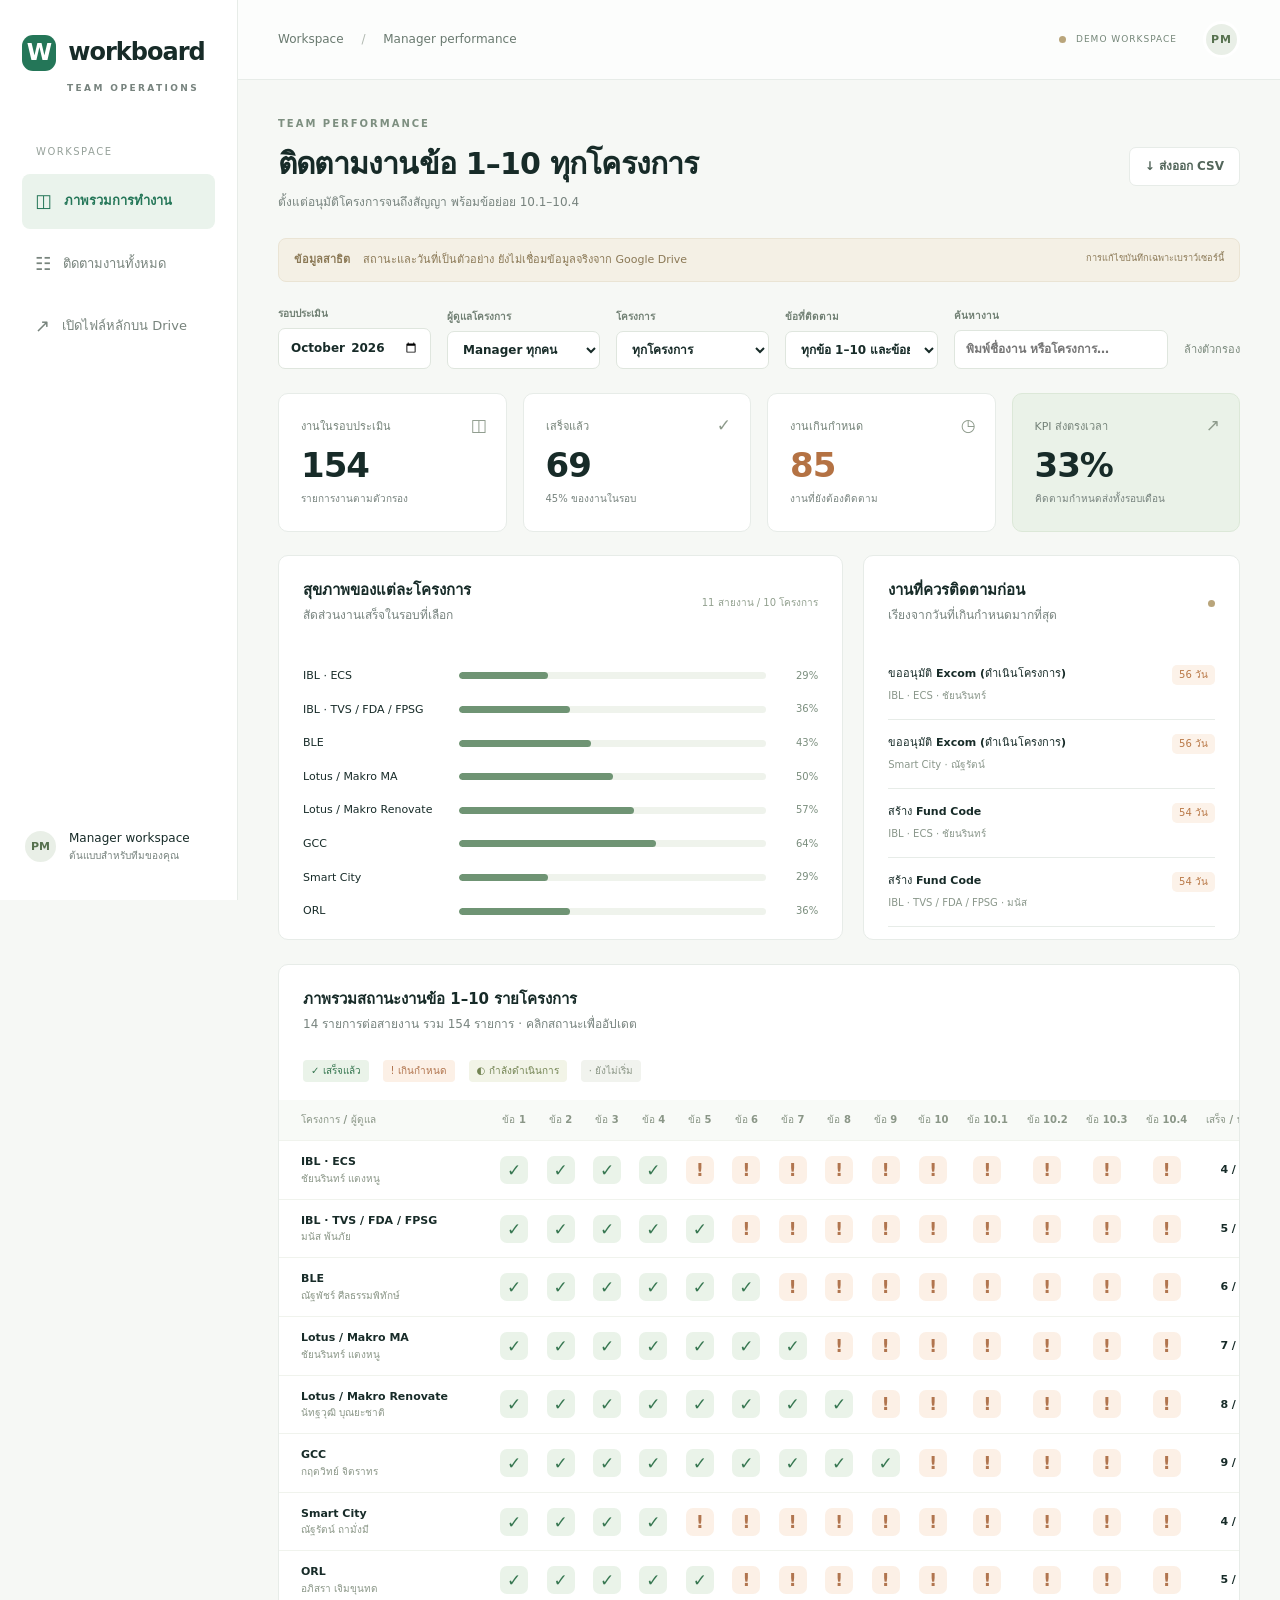
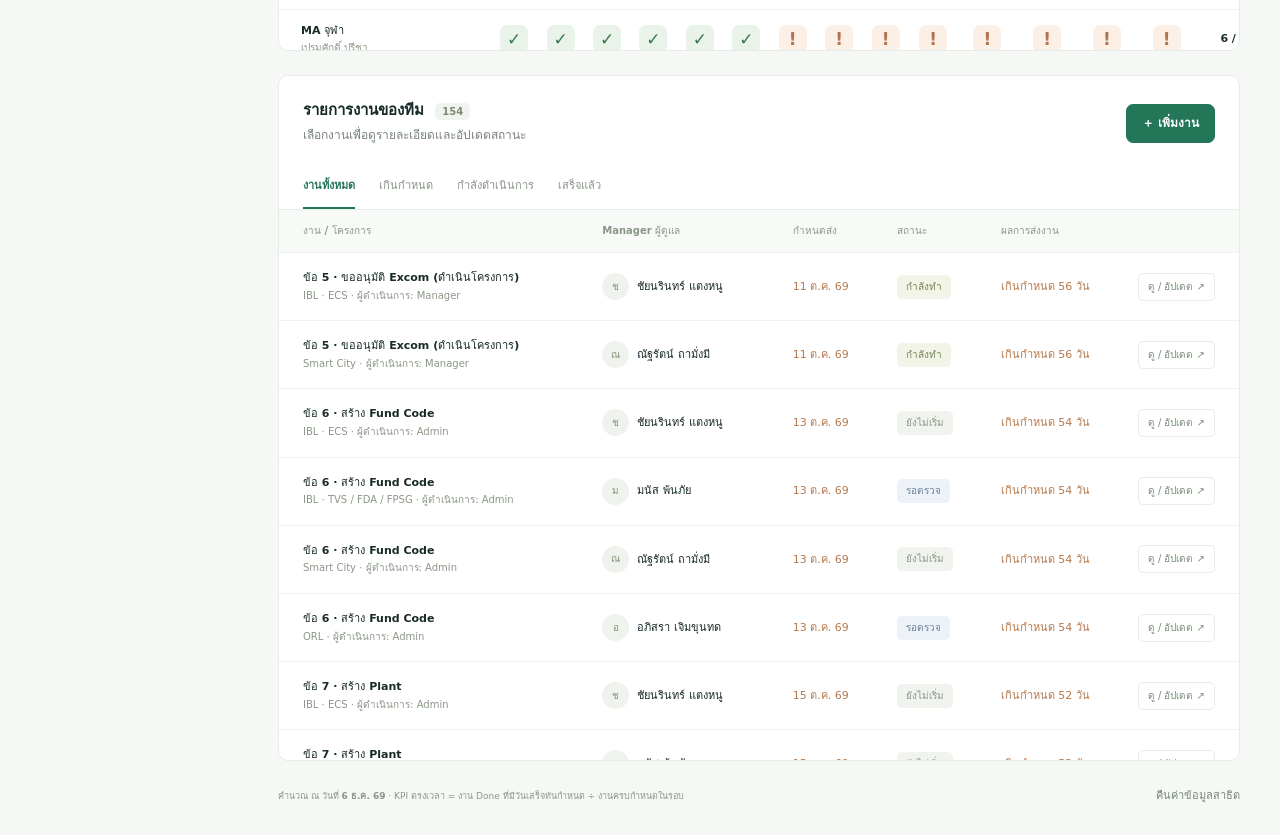
==== manager-dashboard/index.html @ b40427cb "Add Manager Dashboard prototype under manager-dashboard" ====
<!doctype html>
<html lang="th"><head><meta charset="utf-8"><meta name="viewport" content="width=device-width,initial-scale=1"><title>Workboard — Manager Dashboard</title><link rel="stylesheet" href="style.css"></head><body>
<aside class="sidebar"><div class="brand"><b>W</b> workboard<span>TEAM OPERATIONS</span></div><div class="nav-label">WORKSPACE</div><button class="nav active" data-view="overview">◫ <span>ภาพรวมการทำงาน</span></button><button class="nav" data-view="tasks">☷ <span>ติดตามงานทั้งหมด</span></button><a class="nav" href="https://docs.google.com/spreadsheets/d/1CT_RqXDYAP-rk2wC2FC2j8KHEWW21cTX/edit" target="_blank" rel="noopener">↗ <span>เปิดไฟล์หลักบน Drive</span></a><div class="side-bottom"><span class="avatar">PM</span><div>Manager workspace<small>ต้นแบบสำหรับทีมของคุณ</small></div></div></aside>
<div class="workspace"><header><div class="breadcrumb">Workspace <span>/</span> Manager performance</div><div class="header-right"><span class="demo-dot"></span> DEMO WORKSPACE <span class="avatar">PM</span></div></header><main>
<section class="page-heading"><div><div class="eyebrow">TEAM PERFORMANCE</div><h1 id="pageTitle">ติดตามงานข้อ 1–10 ทุกโครงการ</h1><p>ตั้งแต่อนุมัติโครงการจนถึงสัญญา พร้อมข้อย่อย 10.1–10.4</p></div><button id="export" class="button secondary">↓ ส่งออก CSV</button></section>
<div class="notice"><span>ข้อมูลสาธิต</span> สถานะและวันที่เป็นตัวอย่าง ยังไม่เชื่อมข้อมูลจริงจาก Google Drive <small>การแก้ไขบันทึกเฉพาะเบราว์เซอร์นี้</small></div>
<section class="filters"><label>รอบประเมิน<input type="month" id="month" value="2026-10"></label><label>ผู้ดูแลโครงการ<select id="manager"><option value="">Manager ทุกคน</option></select></label><label>โครงการ<select id="project"><option value="">ทุกโครงการ</option></select></label><label>ข้อที่ติดตาม<select id="stepFilter"><option value="">ทุกข้อ 1–10 และข้อย่อย</option></select></label><label class="search">ค้นหางาน<input id="search" placeholder="พิมพ์ชื่องาน หรือโครงการ…"></label><button id="resetFilters" class="text-button">ล้างตัวกรอง</button></section>
<section class="metrics" id="metrics"></section>
<div id="overview"><section class="insights"><article class="panel performance"><div class="panel-title"><div><h2>สุขภาพของแต่ละโครงการ</h2><p>สัดส่วนงานเสร็จในรอบที่เลือก</p></div><span class="subtle">11 สายงาน / 10 โครงการ</span></div><div id="projectBars"></div></article><article class="panel focus"><div class="panel-title"><div><h2>งานที่ควรติดตามก่อน</h2><p>เรียงจากวันที่เกินกำหนดมากที่สุด</p></div><span class="attention-dot"></span></div><div id="attention"></div></article></section></div>
<section class="panel matrix-panel"><div class="panel-title"><div><h2>ภาพรวมสถานะงานข้อ 1–10 รายโครงการ</h2><p>14 รายการต่อสายงาน รวม 154 รายการ · คลิกสถานะเพื่ออัปเดต</p></div></div><div class="matrix-legend"><span class="done">✓ เสร็จแล้ว</span><span class="blocked">! เกินกำหนด</span><span class="working">◐ กำลังดำเนินการ</span><span class="muted">· ยังไม่เริ่ม</span></div><div class="table-scroll"><table class="matrix-table"><thead id="matrixHead"></thead><tbody id="matrixRows"></tbody></table></div></section><section class="panel task-panel"><div class="panel-title"><div><h2>รายการงานของทีม <span id="taskCount" class="count"></span></h2><p>เลือกงานเพื่อดูรายละเอียดและอัปเดตสถานะ</p></div><button class="button primary" id="add">＋ เพิ่มงาน</button></div><div class="status-tabs" id="tabs"><button class="selected" data-status="all">งานทั้งหมด</button><button data-status="late">เกินกำหนด</button><button data-status="working">กำลังดำเนินการ</button><button data-status="done">เสร็จแล้ว</button></div><div class="table-scroll"><table><thead><tr><th>งาน / โครงการ</th><th>Manager ผู้ดูแล</th><th>กำหนดส่ง</th><th>สถานะ</th><th>ผลการส่งงาน</th><th></th></tr></thead><tbody id="rows"></tbody></table></div><div id="empty" hidden>ไม่พบงานที่ตรงกับตัวกรอง</div></section>
<footer><div>คำนวณ ณ วันที่ <b id="asOf"></b> · KPI ตรงเวลา = งาน Done ที่มีวันเสร็จทันกำหนด ÷ งานครบกำหนดในรอบ</div><button id="restore" class="text-button">คืนค่าข้อมูลสาธิต</button></footer>
</main></div>
<dialog id="editor"><form id="editForm"><div class="dialog-heading"><div><div class="eyebrow">TASK DETAILS</div><h2 id="dialogTitle">อัปเดตงาน</h2></div><button type="button" class="close" id="close" aria-label="ปิด">×</button></div><label>ลำดับงาน<select id="taskStep" required></select></label><label>ชื่องาน<input id="taskTitle" required maxlength="180"></label><label>โครงการ<select id="taskProject" required></select></label><div class="form-grid"><label>กำหนดส่ง<input id="due" type="date" required></label><label>วันที่เสร็จ<input id="finished" type="date"></label></div><label>สถานะ<select id="taskStatus"><option>ยังไม่เริ่ม</option><option>กำลังทำ</option><option>รอตรวจ</option><option>ติดขัด</option><option>Done</option></select></label><label>อุปสรรค / ขั้นตอนถัดไป<textarea id="note" rows="3" maxlength="1000"></textarea></label><p class="form-note">บันทึกนี้เป็นข้อมูลทดลองในเบราว์เซอร์ ไม่ได้เขียนกลับ Google Drive</p><div class="dialog-actions"><button type="button" id="cancel" class="button secondary">ยกเลิก</button><button class="button primary" type="submit">บันทึกการอัปเดต</button></div></form></dialog><div id="toast" role="status"></div><script src="app.js"></script></body></html>
---- manager-dashboard/style.css ----
:root{--ink:#172b28;--muted:#77837e;--line:#e7ece8;--green:#247658;--bg:#f6f8f5}*{box-sizing:border-box}body{margin:0;background:var(--bg);color:var(--ink);font:14px/1.6 system-ui,-apple-system,"Tahoma",sans-serif}button,input,select,textarea{font:inherit}button,a,input,select,textarea{outline-offset:4px}button{cursor:pointer}a{color:inherit;text-decoration:none}.sidebar{width:238px;position:fixed;inset:0 auto 0 0;background:#fff;border-right:1px solid var(--line);padding:35px 22px;display:flex;flex-direction:column}.brand{font-size:24px;font-weight:700;letter-spacing:-1px;line-height:1.2}.brand b{display:inline-grid;place-items:center;background:var(--green);color:white;width:34px;height:36px;border-radius:11px;margin-right:5px;font-size:23px}.brand span{display:block;font-size:9px;letter-spacing:2.4px;margin:12px 0 0 45px;color:var(--muted)}.nav-label{font-size:10px;color:#97a29b;letter-spacing:1.5px;margin:50px 14px 14px}.nav{border:0;background:none;display:flex;align-items:center;gap:12px;text-align:left;padding:13px;border-radius:8px;color:#78847d;width:100%;margin-bottom:8px;font-size:18px}.nav span{font-size:13px}.nav.active{background:#eaf3ec;color:#247658;font-weight:650}.side-bottom{margin-top:auto;display:flex;gap:10px;align-items:center;font-size:12px}.side-bottom small{display:block;color:var(--muted);font-size:10px}.avatar{display:inline-grid;place-items:center;flex-shrink:0;background:#e9efe7;border:3px solid white;width:37px;height:37px;border-radius:50%;font-size:11px;font-weight:700;color:#56714e}.workspace{margin-left:238px}header{height:80px;padding:0 40px;display:flex;align-items:center;justify-content:space-between;border-bottom:1px solid var(--line);background:#ffffffb5}.breadcrumb{font-size:12px;color:#69796f}.breadcrumb span{margin:0 14px;color:#b1b9b1}.header-right{display:flex;gap:10px;align-items:center;font-size:9px;letter-spacing:1px;color:#748678}.demo-dot,.attention-dot{width:7px;height:7px;border-radius:50%;background:#b9a57b;display:inline-block}.header-right .avatar{margin-left:16px}main{max-width:1600px;margin:auto;padding:36px 40px 20px}.page-heading{display:flex;align-items:center;justify-content:space-between;gap:15px}.eyebrow{font-size:10px;letter-spacing:2px;color:#7d8f80;font-weight:650}h1{font-size:30px;letter-spacing:-.8px;margin:8px 0 5px;font-weight:650}h2{font-size:15px;margin:0;font-weight:650}p{margin:4px 0;color:var(--muted);font-size:12px}.button{border-radius:7px;padding:9px 15px;border:1px solid var(--line);font-size:12px;font-weight:600;white-space:nowrap}.secondary{background:white;color:#53665b}.primary{background:var(--green);color:white;border-color:var(--green)}.notice{font-size:11px;padding:12px 15px;background:#f4f0e5;border:1px solid #eae4d4;border-radius:8px;margin-top:22px;color:#8b7956}.notice span{font-weight:700;margin-right:10px}.notice small{float:right}.filters{display:flex;gap:16px;margin:24px 0;align-items:end}.filters label{flex:1;min-width:0}label{display:block;font-size:10px;color:#718074;font-weight:600}input,select,textarea{display:block;background:white;border:1px solid #dfe6de;border-radius:7px;width:100%;padding:9px 11px;margin-top:6px;color:var(--ink);font-size:12px;min-height:38px}select{cursor:pointer}.filters .search{flex:1.4}.text-button{background:none;border:0;color:#78877a;font-size:11px;padding:10px 0;white-space:nowrap}.metrics{display:grid;grid-template-columns:repeat(4,1fr);gap:16px;margin-bottom:23px}.metric{border:1px solid var(--line);background:white;border-radius:10px;padding:20px 22px;position:relative}.metric small{color:#758379;font-size:11px}.metric strong{display:block;font-size:34px;letter-spacing:-1px;font-weight:600;margin:8px 0 2px;line-height:1.25}.metric p{font-size:10px}.metric-icon{position:absolute;right:19px;top:18px;color:#8d9a8b;font-size:17px}.metric.featured{background:#eaf2e8;border-color:#dce8d8}.metric.warning strong{color:#b47243}.insights{display:grid;grid-template-columns:1.5fr 1fr;gap:20px;margin-bottom:24px}.panel{background:white;border:1px solid var(--line);border-radius:10px;overflow:hidden}.panel-title{padding:22px 24px;display:flex;align-items:center;justify-content:space-between;gap:10px}.subtle{font-size:10px;color:#92a08f}.performance #projectBars{padding:0 24px 20px;max-height:288px;overflow:auto}.bar-row{display:grid;grid-template-columns:142px 1fr 38px;gap:14px;align-items:center;margin:16px 0;font-size:11px}.bar-track{height:7px;background:#eff3ec;border-radius:5px;overflow:hidden}.bar-fill{height:100%;background:#6f9474;border-radius:5px}.bar-row>small{font-size:10px;color:#7b8e7e;text-align:right}.focus #attention{padding:0 24px 12px;max-height:288px;overflow:auto}.attention-item{display:flex;justify-content:space-between;gap:10px;padding:14px 0;border-bottom:1px solid var(--line)}.attention-item:last-child{border-bottom:0}.attention-item b{display:block;font-size:11px;font-weight:550}.attention-item small{font-size:10px;color:#8a978b}.attention-item>span{font-size:10px;white-space:nowrap;color:#b97948;background:#fcf2e9;border-radius:5px;height:max-content;padding:2px 7px}.task-panel .panel-title{padding-bottom:16px}.count{margin-left:6px;font-size:10px;background:#f1f4ee;color:#7c8a77;padding:3px 7px;border-radius:5px}.status-tabs{display:flex;gap:24px;padding:0 24px;border-bottom:1px solid var(--line)}.status-tabs button{border:0;background:none;font-size:11px;padding:12px 0;color:#899487;border-bottom:2px solid transparent}.status-tabs .selected{color:var(--green);border-bottom-color:var(--green);font-weight:650}.table-scroll{overflow:auto;max-height:550px}table{width:100%;border-collapse:collapse;white-space:nowrap}thead{position:sticky;top:0;background:#f8faf7;z-index:1}th{text-align:left;font-size:10px;color:#8a9687;font-weight:550;padding:13px 24px}td{border-top:1px solid #f0f3ed;padding:16px 24px;font-size:11px}td:first-child{white-space:normal;min-width:230px}td b{font-weight:550;display:block}td small{font-size:10px;color:#8b9788}.person{display:flex;align-items:center;gap:8px}.person i{display:grid;place-items:center;width:27px;height:27px;background:#f0f3ed;border-radius:50%;font-size:10px;font-style:normal;color:#819374}.badge{font-size:10px;padding:4px 9px;border-radius:5px;display:inline-block}.done{color:#377751;background:#eaf3e9}.working{color:#738453;background:#f2f4e7}.waiting{color:#6b8098;background:#edf2f8}.blocked{color:#b1754f;background:#fcf0e6}.muted{color:#8c9787;background:#f1f3ee}.late-text{color:#b67a4e}.edit-btn{border:1px solid #e6ece3;background:white;border-radius:5px;color:#7a8d79;font-size:10px;padding:5px 9px}#empty{text-align:center;padding:50px;color:#879582}footer{display:flex;justify-content:space-between;gap:15px;color:#8a9685;font-size:9px;margin-top:16px;align-items:center}dialog{border:1px solid var(--line);border-radius:14px;padding:26px;width:min(500px,94vw);box-shadow:0 20px 100px #16332130;color:var(--ink)}dialog::backdrop{background:#142c2555;backdrop-filter:blur(3px)}.dialog-heading{display:flex;justify-content:space-between;align-items:center;margin-bottom:20px}.dialog-heading h2{font-size:21px;margin-top:4px}.close{border:0;background:none;font-size:27px;color:#78877a}form>label{margin-top:15px}.form-grid{display:grid;grid-template-columns:1fr 1fr;gap:15px;margin-top:15px}.form-note{margin:18px 0;font-size:10px}.dialog-actions{display:flex;justify-content:flex-end;gap:10px}#toast{position:fixed;bottom:24px;left:50%;transform:translateX(-50%);border-radius:8px;background:#1b4535;color:white;font-size:12px;padding:12px 22px;display:none;z-index:100}#toast.show{display:block}@media(min-width:1500px){h1{font-size:35px}.metrics{gap:22px}.metric{padding:24px}.insights{grid-template-columns:1.6fr 1fr}}@media(max-width:1100px){.sidebar{width:190px;padding:30px 15px}.workspace{margin-left:190px}main{padding:28px 24px}header{padding:0 24px}.notice small{display:block;float:none;margin-top:4px}.insights{grid-template-columns:1fr 1fr}.bar-row{grid-template-columns:95px 1fr 30px}.filters{flex-wrap:wrap}.filters label{min-width:160px}.metric{padding:16px}.metric strong{font-size:29px}}@media(max-width:760px){.sidebar{position:static;width:auto;padding:14px 20px;flex-direction:row;align-items:center;gap:10px;border-bottom:1px solid var(--line)}.brand{font-size:19px;margin-right:auto}.brand span,.nav-label,.side-bottom,.sidebar .nav span{display:none}.sidebar .nav{width:auto;margin:0;padding:7px}.workspace{margin:0}header{height:55px;padding:0 20px}.header-right .avatar{display:none}.header-right{font-size:8px}.breadcrumb{font-size:10px}main{padding:24px 18px}.page-heading{align-items:start}h1{font-size:24px}.page-heading .button{padding:8px;font-size:10px}.metrics{grid-template-columns:1fr 1fr;gap:10px}.insights{grid-template-columns:1fr}.filters{gap:10px}.filters label{min-width:130px}.filters .search{min-width:210px}.panel-title{padding:18px}.bar-row{grid-template-columns:135px 1fr 30px}.status-tabs{gap:18px;padding:0 18px}.status-tabs button{font-size:10px}.panel-title p{font-size:10px}.panel-title h2{font-size:13px}footer{align-items:start;flex-direction:column}.header-right{gap:5px}}

.filters{flex-wrap:wrap}.filters label{min-width:145px}.matrix-panel{margin-bottom:24px}.matrix-legend{padding:0 24px 18px;display:flex;gap:14px;flex-wrap:wrap;font-size:10px}.matrix-legend span{padding:3px 8px;border-radius:4px}.matrix-table th,.matrix-table td{padding:12px 9px;text-align:center}.matrix-table th:first-child,.matrix-table td:first-child{position:sticky;left:0;text-align:left;min-width:210px;background:white;z-index:2;padding-left:22px}.matrix-table th:first-child{background:#f8faf7;z-index:3}.matrix-status{width:28px;height:28px;border:0;border-radius:7px;font-size:17px;font-weight:600}.matrix-status:hover{box-shadow:0 0 0 2px #85a18a}.matrix-table td:first-child small{display:block}.matrix-table{min-width:1000px}
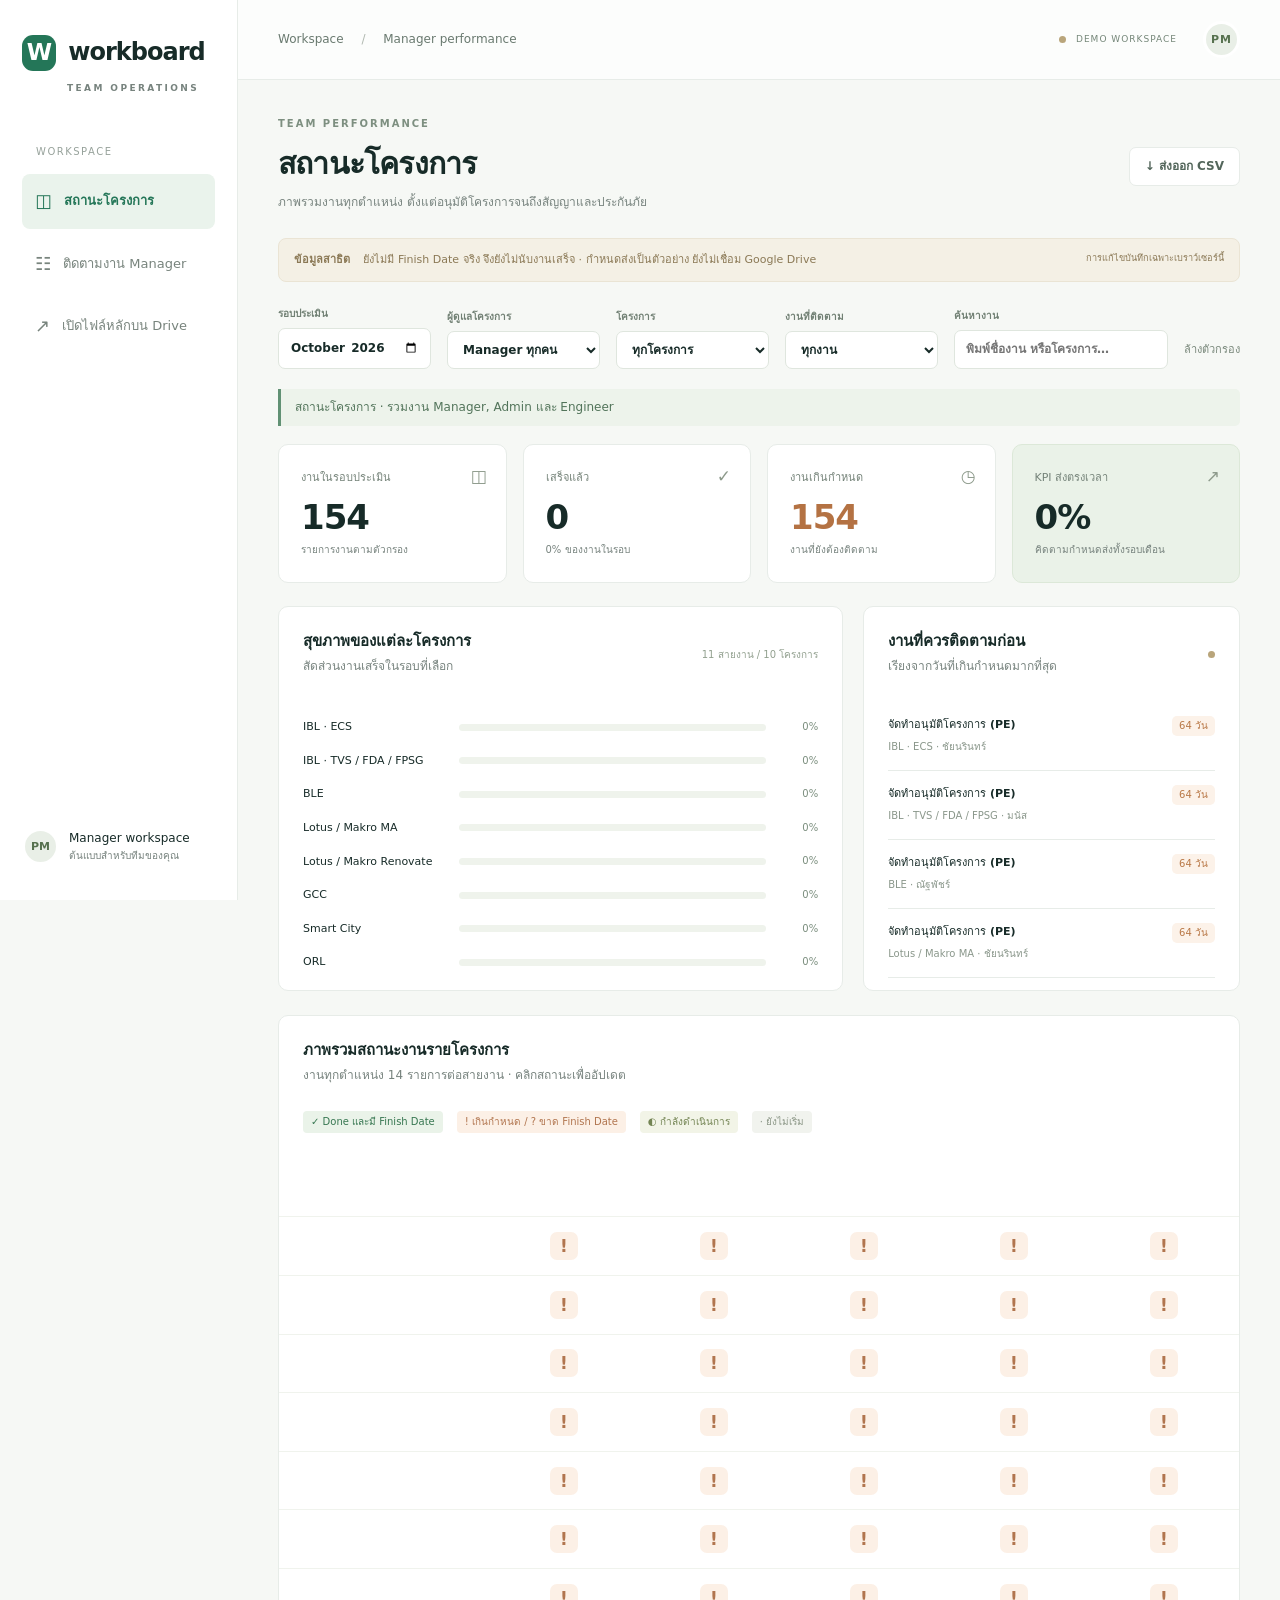
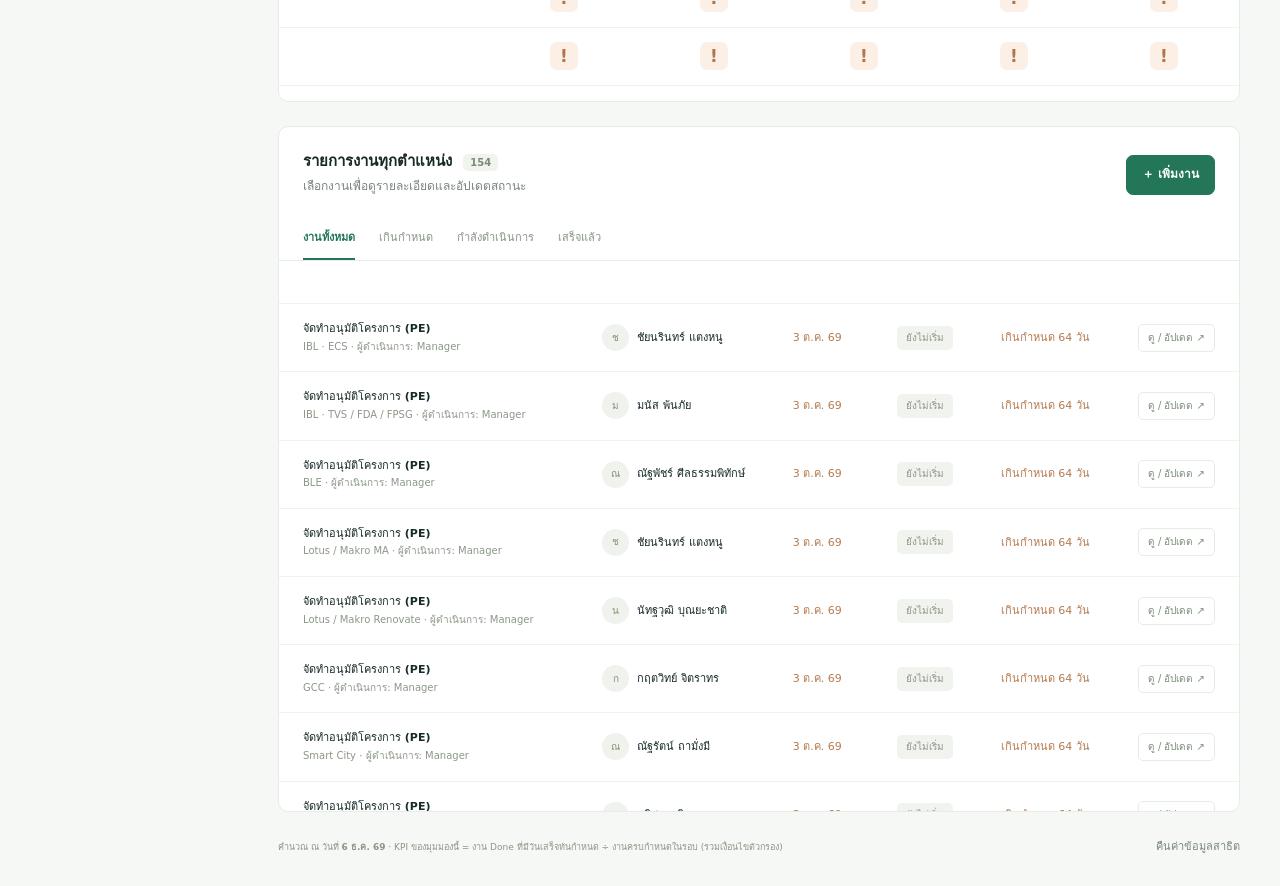
==== commit d6aaef50: "Publish latest dashboard at homepage with separate Manager view and Finish Date checks" ====
--- a/manager-dashboard/index.html
+++ b/manager-dashboard/index.html
@@ -1,13 +1,13 @@
 <!doctype html>
 <html lang="th"><head><meta charset="utf-8"><meta name="viewport" content="width=device-width,initial-scale=1"><title>Workboard — Manager Dashboard</title><link rel="stylesheet" href="style.css"></head><body>
-<aside class="sidebar"><div class="brand"><b>W</b> workboard<span>TEAM OPERATIONS</span></div><div class="nav-label">WORKSPACE</div><button class="nav active" data-view="overview">◫ <span>ภาพรวมการทำงาน</span></button><button class="nav" data-view="tasks">☷ <span>ติดตามงานทั้งหมด</span></button><a class="nav" href="https://docs.google.com/spreadsheets/d/1CT_RqXDYAP-rk2wC2FC2j8KHEWW21cTX/edit" target="_blank" rel="noopener">↗ <span>เปิดไฟล์หลักบน Drive</span></a><div class="side-bottom"><span class="avatar">PM</span><div>Manager workspace<small>ต้นแบบสำหรับทีมของคุณ</small></div></div></aside>
+<aside class="sidebar"><div class="brand"><b>W</b> workboard<span>TEAM OPERATIONS</span></div><div class="nav-label">WORKSPACE</div><button class="nav active" data-view="projects">◫ <span>สถานะโครงการ</span></button><button class="nav" data-view="manager">☷ <span>ติดตามงาน Manager</span></button><a class="nav" href="https://docs.google.com/spreadsheets/d/1CT_RqXDYAP-rk2wC2FC2j8KHEWW21cTX/edit" target="_blank" rel="noopener">↗ <span>เปิดไฟล์หลักบน Drive</span></a><div class="side-bottom"><span class="avatar">PM</span><div>Manager workspace<small>ต้นแบบสำหรับทีมของคุณ</small></div></div></aside>
 <div class="workspace"><header><div class="breadcrumb">Workspace <span>/</span> Manager performance</div><div class="header-right"><span class="demo-dot"></span> DEMO WORKSPACE <span class="avatar">PM</span></div></header><main>
-<section class="page-heading"><div><div class="eyebrow">TEAM PERFORMANCE</div><h1 id="pageTitle">ติดตามงานข้อ 1–10 ทุกโครงการ</h1><p>ตั้งแต่อนุมัติโครงการจนถึงสัญญา พร้อมข้อย่อย 10.1–10.4</p></div><button id="export" class="button secondary">↓ ส่งออก CSV</button></section>
-<div class="notice"><span>ข้อมูลสาธิต</span> สถานะและวันที่เป็นตัวอย่าง ยังไม่เชื่อมข้อมูลจริงจาก Google Drive <small>การแก้ไขบันทึกเฉพาะเบราว์เซอร์นี้</small></div>
-<section class="filters"><label>รอบประเมิน<input type="month" id="month" value="2026-10"></label><label>ผู้ดูแลโครงการ<select id="manager"><option value="">Manager ทุกคน</option></select></label><label>โครงการ<select id="project"><option value="">ทุกโครงการ</option></select></label><label>ข้อที่ติดตาม<select id="stepFilter"><option value="">ทุกข้อ 1–10 และข้อย่อย</option></select></label><label class="search">ค้นหางาน<input id="search" placeholder="พิมพ์ชื่องาน หรือโครงการ…"></label><button id="resetFilters" class="text-button">ล้างตัวกรอง</button></section>
-<section class="metrics" id="metrics"></section>
+<section class="page-heading"><div><div class="eyebrow">TEAM PERFORMANCE</div><h1 id="pageTitle">สถานะโครงการ</h1><p id="viewDescription">ภาพรวมงานทุกตำแหน่ง ตั้งแต่อนุมัติโครงการจนถึงสัญญาและประกันภัย</p></div><button id="export" class="button secondary">↓ ส่งออก CSV</button></section>
+<div class="notice"><span>ข้อมูลสาธิต</span> ยังไม่มี Finish Date จริง จึงยังไม่นับงานเสร็จ · กำหนดส่งเป็นตัวอย่าง ยังไม่เชื่อม Google Drive <small>การแก้ไขบันทึกเฉพาะเบราว์เซอร์นี้</small></div>
+<section class="filters"><label>รอบประเมิน<input type="month" id="month" value="2026-10"></label><label>ผู้ดูแลโครงการ<select id="manager"><option value="">Manager ทุกคน</option></select></label><label>โครงการ<select id="project"><option value="">ทุกโครงการ</option></select></label><label>งานที่ติดตาม<select id="stepFilter"><option value="">ทุกงาน</option></select></label><label class="search">ค้นหางาน<input id="search" placeholder="พิมพ์ชื่องาน หรือโครงการ…"></label><button id="resetFilters" class="text-button">ล้างตัวกรอง</button></section>
+<div class="view-context" id="viewContext">สถานะโครงการ · รวมงาน Manager, Admin และ Engineer</div><section class="metrics" id="metrics"></section>
 <div id="overview"><section class="insights"><article class="panel performance"><div class="panel-title"><div><h2>สุขภาพของแต่ละโครงการ</h2><p>สัดส่วนงานเสร็จในรอบที่เลือก</p></div><span class="subtle">11 สายงาน / 10 โครงการ</span></div><div id="projectBars"></div></article><article class="panel focus"><div class="panel-title"><div><h2>งานที่ควรติดตามก่อน</h2><p>เรียงจากวันที่เกินกำหนดมากที่สุด</p></div><span class="attention-dot"></span></div><div id="attention"></div></article></section></div>
-<section class="panel matrix-panel"><div class="panel-title"><div><h2>ภาพรวมสถานะงานข้อ 1–10 รายโครงการ</h2><p>14 รายการต่อสายงาน รวม 154 รายการ · คลิกสถานะเพื่ออัปเดต</p></div></div><div class="matrix-legend"><span class="done">✓ เสร็จแล้ว</span><span class="blocked">! เกินกำหนด</span><span class="working">◐ กำลังดำเนินการ</span><span class="muted">· ยังไม่เริ่ม</span></div><div class="table-scroll"><table class="matrix-table"><thead id="matrixHead"></thead><tbody id="matrixRows"></tbody></table></div></section><section class="panel task-panel"><div class="panel-title"><div><h2>รายการงานของทีม <span id="taskCount" class="count"></span></h2><p>เลือกงานเพื่อดูรายละเอียดและอัปเดตสถานะ</p></div><button class="button primary" id="add">＋ เพิ่มงาน</button></div><div class="status-tabs" id="tabs"><button class="selected" data-status="all">งานทั้งหมด</button><button data-status="late">เกินกำหนด</button><button data-status="working">กำลังดำเนินการ</button><button data-status="done">เสร็จแล้ว</button></div><div class="table-scroll"><table><thead><tr><th>งาน / โครงการ</th><th>Manager ผู้ดูแล</th><th>กำหนดส่ง</th><th>สถานะ</th><th>ผลการส่งงาน</th><th></th></tr></thead><tbody id="rows"></tbody></table></div><div id="empty" hidden>ไม่พบงานที่ตรงกับตัวกรอง</div></section>
-<footer><div>คำนวณ ณ วันที่ <b id="asOf"></b> · KPI ตรงเวลา = งาน Done ที่มีวันเสร็จทันกำหนด ÷ งานครบกำหนดในรอบ</div><button id="restore" class="text-button">คืนค่าข้อมูลสาธิต</button></footer>
+<section class="panel matrix-panel"><div class="panel-title"><div><h2 id="matrixTitle">ภาพรวมสถานะงานรายโครงการ</h2><p id="matrixDescription">14 รายการต่อสายงาน รวม 154 รายการ · คลิกสถานะเพื่ออัปเดต</p></div></div><div class="matrix-legend"><span class="done">✓ Done และมี Finish Date</span><span class="blocked">! เกินกำหนด / ? ขาด Finish Date</span><span class="working">◐ กำลังดำเนินการ</span><span class="muted">· ยังไม่เริ่ม</span></div><div class="table-scroll"><table class="matrix-table"><thead id="matrixHead"></thead><tbody id="matrixRows"></tbody></table></div></section><section class="panel task-panel"><div class="panel-title"><div><h2><span id="taskListTitle">รายการงานทุกตำแหน่ง</span> <span id="taskCount" class="count"></span></h2><p>เลือกงานเพื่อดูรายละเอียดและอัปเดตสถานะ</p></div><button class="button primary" id="add">＋ เพิ่มงาน</button></div><div class="status-tabs" id="tabs"><button class="selected" data-status="all">งานทั้งหมด</button><button data-status="late">เกินกำหนด</button><button data-status="working">กำลังดำเนินการ</button><button data-status="done">เสร็จแล้ว</button></div><div class="table-scroll"><table><thead><tr><th>งาน / โครงการ</th><th>Manager ผู้ดูแล</th><th>กำหนดส่ง</th><th>สถานะ</th><th>ผลการส่งงาน</th><th></th></tr></thead><tbody id="rows"></tbody></table></div><div id="empty" hidden>ไม่พบงานที่ตรงกับตัวกรอง</div></section>
+<footer><div>คำนวณ ณ วันที่ <b id="asOf"></b> · KPI ของมุมมองนี้ = งาน Done ที่มีวันเสร็จทันกำหนด ÷ งานครบกำหนดในรอบ (รวมเงื่อนไขตัวกรอง)</div><button id="restore" class="text-button">คืนค่าข้อมูลสาธิต</button></footer>
 </main></div>
-<dialog id="editor"><form id="editForm"><div class="dialog-heading"><div><div class="eyebrow">TASK DETAILS</div><h2 id="dialogTitle">อัปเดตงาน</h2></div><button type="button" class="close" id="close" aria-label="ปิด">×</button></div><label>ลำดับงาน<select id="taskStep" required></select></label><label>ชื่องาน<input id="taskTitle" required maxlength="180"></label><label>โครงการ<select id="taskProject" required></select></label><div class="form-grid"><label>กำหนดส่ง<input id="due" type="date" required></label><label>วันที่เสร็จ<input id="finished" type="date"></label></div><label>สถานะ<select id="taskStatus"><option>ยังไม่เริ่ม</option><option>กำลังทำ</option><option>รอตรวจ</option><option>ติดขัด</option><option>Done</option></select></label><label>อุปสรรค / ขั้นตอนถัดไป<textarea id="note" rows="3" maxlength="1000"></textarea></label><p class="form-note">บันทึกนี้เป็นข้อมูลทดลองในเบราว์เซอร์ ไม่ได้เขียนกลับ Google Drive</p><div class="dialog-actions"><button type="button" id="cancel" class="button secondary">ยกเลิก</button><button class="button primary" type="submit">บันทึกการอัปเดต</button></div></form></dialog><div id="toast" role="status"></div><script src="app.js"></script></body></html>
+<dialog id="editor"><form id="editForm"><div class="dialog-heading"><div><div class="eyebrow">TASK DETAILS</div><h2 id="dialogTitle">อัปเดตงาน</h2></div><button type="button" class="close" id="close" aria-label="ปิด">×</button></div><label>รายการงาน<select id="taskStep" required></select></label><label>ชื่องาน<input id="taskTitle" required maxlength="180"></label><label>โครงการ<select id="taskProject" required></select></label><div class="form-grid"><label>กำหนดส่ง<input id="due" type="date" required></label><label>วันที่เสร็จ<input id="finished" type="date"></label></div><label>สถานะ<select id="taskStatus"><option>ยังไม่เริ่ม</option><option>กำลังทำ</option><option>รอตรวจ</option><option>ติดขัด</option><option>Done</option></select></label><label>อุปสรรค / ขั้นตอนถัดไป<textarea id="note" rows="3" maxlength="1000"></textarea></label><p class="form-note">บันทึกนี้เป็นข้อมูลทดลองในเบราว์เซอร์ ไม่ได้เขียนกลับ Google Drive</p><div class="dialog-actions"><button type="button" id="cancel" class="button secondary">ยกเลิก</button><button class="button primary" type="submit">บันทึกการอัปเดต</button></div></form></dialog><div id="toast" role="status"></div><script src="app.js"></script></body></html>
--- a/manager-dashboard/style.css
+++ b/manager-dashboard/style.css
@@ -1,3 +1,7 @@
 :root{--ink:#172b28;--muted:#77837e;--line:#e7ece8;--green:#247658;--bg:#f6f8f5}*{box-sizing:border-box}body{margin:0;background:var(--bg);color:var(--ink);font:14px/1.6 system-ui,-apple-system,"Tahoma",sans-serif}button,input,select,textarea{font:inherit}button,a,input,select,textarea{outline-offset:4px}button{cursor:pointer}a{color:inherit;text-decoration:none}.sidebar{width:238px;position:fixed;inset:0 auto 0 0;background:#fff;border-right:1px solid var(--line);padding:35px 22px;display:flex;flex-direction:column}.brand{font-size:24px;font-weight:700;letter-spacing:-1px;line-height:1.2}.brand b{display:inline-grid;place-items:center;background:var(--green);color:white;width:34px;height:36px;border-radius:11px;margin-right:5px;font-size:23px}.brand span{display:block;font-size:9px;letter-spacing:2.4px;margin:12px 0 0 45px;color:var(--muted)}.nav-label{font-size:10px;color:#97a29b;letter-spacing:1.5px;margin:50px 14px 14px}.nav{border:0;background:none;display:flex;align-items:center;gap:12px;text-align:left;padding:13px;border-radius:8px;color:#78847d;width:100%;margin-bottom:8px;font-size:18px}.nav span{font-size:13px}.nav.active{background:#eaf3ec;color:#247658;font-weight:650}.side-bottom{margin-top:auto;display:flex;gap:10px;align-items:center;font-size:12px}.side-bottom small{display:block;color:var(--muted);font-size:10px}.avatar{display:inline-grid;place-items:center;flex-shrink:0;background:#e9efe7;border:3px solid white;width:37px;height:37px;border-radius:50%;font-size:11px;font-weight:700;color:#56714e}.workspace{margin-left:238px}header{height:80px;padding:0 40px;display:flex;align-items:center;justify-content:space-between;border-bottom:1px solid var(--line);background:#ffffffb5}.breadcrumb{font-size:12px;color:#69796f}.breadcrumb span{margin:0 14px;color:#b1b9b1}.header-right{display:flex;gap:10px;align-items:center;font-size:9px;letter-spacing:1px;color:#748678}.demo-dot,.attention-dot{width:7px;height:7px;border-radius:50%;background:#b9a57b;display:inline-block}.header-right .avatar{margin-left:16px}main{max-width:1600px;margin:auto;padding:36px 40px 20px}.page-heading{display:flex;align-items:center;justify-content:space-between;gap:15px}.eyebrow{font-size:10px;letter-spacing:2px;color:#7d8f80;font-weight:650}h1{font-size:30px;letter-spacing:-.8px;margin:8px 0 5px;font-weight:650}h2{font-size:15px;margin:0;font-weight:650}p{margin:4px 0;color:var(--muted);font-size:12px}.button{border-radius:7px;padding:9px 15px;border:1px solid var(--line);font-size:12px;font-weight:600;white-space:nowrap}.secondary{background:white;color:#53665b}.primary{background:var(--green);color:white;border-color:var(--green)}.notice{font-size:11px;padding:12px 15px;background:#f4f0e5;border:1px solid #eae4d4;border-radius:8px;margin-top:22px;color:#8b7956}.notice span{font-weight:700;margin-right:10px}.notice small{float:right}.filters{display:flex;gap:16px;margin:24px 0;align-items:end}.filters label{flex:1;min-width:0}label{display:block;font-size:10px;color:#718074;font-weight:600}input,select,textarea{display:block;background:white;border:1px solid #dfe6de;border-radius:7px;width:100%;padding:9px 11px;margin-top:6px;color:var(--ink);font-size:12px;min-height:38px}select{cursor:pointer}.filters .search{flex:1.4}.text-button{background:none;border:0;color:#78877a;font-size:11px;padding:10px 0;white-space:nowrap}.metrics{display:grid;grid-template-columns:repeat(4,1fr);gap:16px;margin-bottom:23px}.metric{border:1px solid var(--line);background:white;border-radius:10px;padding:20px 22px;position:relative}.metric small{color:#758379;font-size:11px}.metric strong{display:block;font-size:34px;letter-spacing:-1px;font-weight:600;margin:8px 0 2px;line-height:1.25}.metric p{font-size:10px}.metric-icon{position:absolute;right:19px;top:18px;color:#8d9a8b;font-size:17px}.metric.featured{background:#eaf2e8;border-color:#dce8d8}.metric.warning strong{color:#b47243}.insights{display:grid;grid-template-columns:1.5fr 1fr;gap:20px;margin-bottom:24px}.panel{background:white;border:1px solid var(--line);border-radius:10px;overflow:hidden}.panel-title{padding:22px 24px;display:flex;align-items:center;justify-content:space-between;gap:10px}.subtle{font-size:10px;color:#92a08f}.performance #projectBars{padding:0 24px 20px;max-height:288px;overflow:auto}.bar-row{display:grid;grid-template-columns:142px 1fr 38px;gap:14px;align-items:center;margin:16px 0;font-size:11px}.bar-track{height:7px;background:#eff3ec;border-radius:5px;overflow:hidden}.bar-fill{height:100%;background:#6f9474;border-radius:5px}.bar-row>small{font-size:10px;color:#7b8e7e;text-align:right}.focus #attention{padding:0 24px 12px;max-height:288px;overflow:auto}.attention-item{display:flex;justify-content:space-between;gap:10px;padding:14px 0;border-bottom:1px solid var(--line)}.attention-item:last-child{border-bottom:0}.attention-item b{display:block;font-size:11px;font-weight:550}.attention-item small{font-size:10px;color:#8a978b}.attention-item>span{font-size:10px;white-space:nowrap;color:#b97948;background:#fcf2e9;border-radius:5px;height:max-content;padding:2px 7px}.task-panel .panel-title{padding-bottom:16px}.count{margin-left:6px;font-size:10px;background:#f1f4ee;color:#7c8a77;padding:3px 7px;border-radius:5px}.status-tabs{display:flex;gap:24px;padding:0 24px;border-bottom:1px solid var(--line)}.status-tabs button{border:0;background:none;font-size:11px;padding:12px 0;color:#899487;border-bottom:2px solid transparent}.status-tabs .selected{color:var(--green);border-bottom-color:var(--green);font-weight:650}.table-scroll{overflow:auto;max-height:550px}table{width:100%;border-collapse:collapse;white-space:nowrap}thead{position:sticky;top:0;background:#f8faf7;z-index:1}th{text-align:left;font-size:10px;color:#8a9687;font-weight:550;padding:13px 24px}td{border-top:1px solid #f0f3ed;padding:16px 24px;font-size:11px}td:first-child{white-space:normal;min-width:230px}td b{font-weight:550;display:block}td small{font-size:10px;color:#8b9788}.person{display:flex;align-items:center;gap:8px}.person i{display:grid;place-items:center;width:27px;height:27px;background:#f0f3ed;border-radius:50%;font-size:10px;font-style:normal;color:#819374}.badge{font-size:10px;padding:4px 9px;border-radius:5px;display:inline-block}.done{color:#377751;background:#eaf3e9}.working{color:#738453;background:#f2f4e7}.waiting{color:#6b8098;background:#edf2f8}.blocked{color:#b1754f;background:#fcf0e6}.muted{color:#8c9787;background:#f1f3ee}.late-text{color:#b67a4e}.edit-btn{border:1px solid #e6ece3;background:white;border-radius:5px;color:#7a8d79;font-size:10px;padding:5px 9px}#empty{text-align:center;padding:50px;color:#879582}footer{display:flex;justify-content:space-between;gap:15px;color:#8a9685;font-size:9px;margin-top:16px;align-items:center}dialog{border:1px solid var(--line);border-radius:14px;padding:26px;width:min(500px,94vw);box-shadow:0 20px 100px #16332130;color:var(--ink)}dialog::backdrop{background:#142c2555;backdrop-filter:blur(3px)}.dialog-heading{display:flex;justify-content:space-between;align-items:center;margin-bottom:20px}.dialog-heading h2{font-size:21px;margin-top:4px}.close{border:0;background:none;font-size:27px;color:#78877a}form>label{margin-top:15px}.form-grid{display:grid;grid-template-columns:1fr 1fr;gap:15px;margin-top:15px}.form-note{margin:18px 0;font-size:10px}.dialog-actions{display:flex;justify-content:flex-end;gap:10px}#toast{position:fixed;bottom:24px;left:50%;transform:translateX(-50%);border-radius:8px;background:#1b4535;color:white;font-size:12px;padding:12px 22px;display:none;z-index:100}#toast.show{display:block}@media(min-width:1500px){h1{font-size:35px}.metrics{gap:22px}.metric{padding:24px}.insights{grid-template-columns:1.6fr 1fr}}@media(max-width:1100px){.sidebar{width:190px;padding:30px 15px}.workspace{margin-left:190px}main{padding:28px 24px}header{padding:0 24px}.notice small{display:block;float:none;margin-top:4px}.insights{grid-template-columns:1fr 1fr}.bar-row{grid-template-columns:95px 1fr 30px}.filters{flex-wrap:wrap}.filters label{min-width:160px}.metric{padding:16px}.metric strong{font-size:29px}}@media(max-width:760px){.sidebar{position:static;width:auto;padding:14px 20px;flex-direction:row;align-items:center;gap:10px;border-bottom:1px solid var(--line)}.brand{font-size:19px;margin-right:auto}.brand span,.nav-label,.side-bottom,.sidebar .nav span{display:none}.sidebar .nav{width:auto;margin:0;padding:7px}.workspace{margin:0}header{height:55px;padding:0 20px}.header-right .avatar{display:none}.header-right{font-size:8px}.breadcrumb{font-size:10px}main{padding:24px 18px}.page-heading{align-items:start}h1{font-size:24px}.page-heading .button{padding:8px;font-size:10px}.metrics{grid-template-columns:1fr 1fr;gap:10px}.insights{grid-template-columns:1fr}.filters{gap:10px}.filters label{min-width:130px}.filters .search{min-width:210px}.panel-title{padding:18px}.bar-row{grid-template-columns:135px 1fr 30px}.status-tabs{gap:18px;padding:0 18px}.status-tabs button{font-size:10px}.panel-title p{font-size:10px}.panel-title h2{font-size:13px}footer{align-items:start;flex-direction:column}.header-right{gap:5px}}
 
 .filters{flex-wrap:wrap}.filters label{min-width:145px}.matrix-panel{margin-bottom:24px}.matrix-legend{padding:0 24px 18px;display:flex;gap:14px;flex-wrap:wrap;font-size:10px}.matrix-legend span{padding:3px 8px;border-radius:4px}.matrix-table th,.matrix-table td{padding:12px 9px;text-align:center}.matrix-table th:first-child,.matrix-table td:first-child{position:sticky;left:0;text-align:left;min-width:210px;background:white;z-index:2;padding-left:22px}.matrix-table th:first-child{background:#f8faf7;z-index:3}.matrix-status{width:28px;height:28px;border:0;border-radius:7px;font-size:17px;font-weight:600}.matrix-status:hover{box-shadow:0 0 0 2px #85a18a}.matrix-table td:first-child small{display:block}.matrix-table{min-width:1000px}
+
+.matrix-table th:not(:first-child):not(:last-child){min-width:150px;max-width:190px;white-space:normal;line-height:1.65;vertical-align:middle;padding:16px 12px}.matrix-table th:last-child{min-width:105px}.matrix-table thead{position:sticky;top:0}.matrix-table th{background:#f8faf7}
+
+.view-context{margin:-4px 0 18px;padding:9px 14px;border-left:3px solid #619174;background:#edf3eb;color:#52745a;font-size:12px;border-radius:0 5px 5px 0}
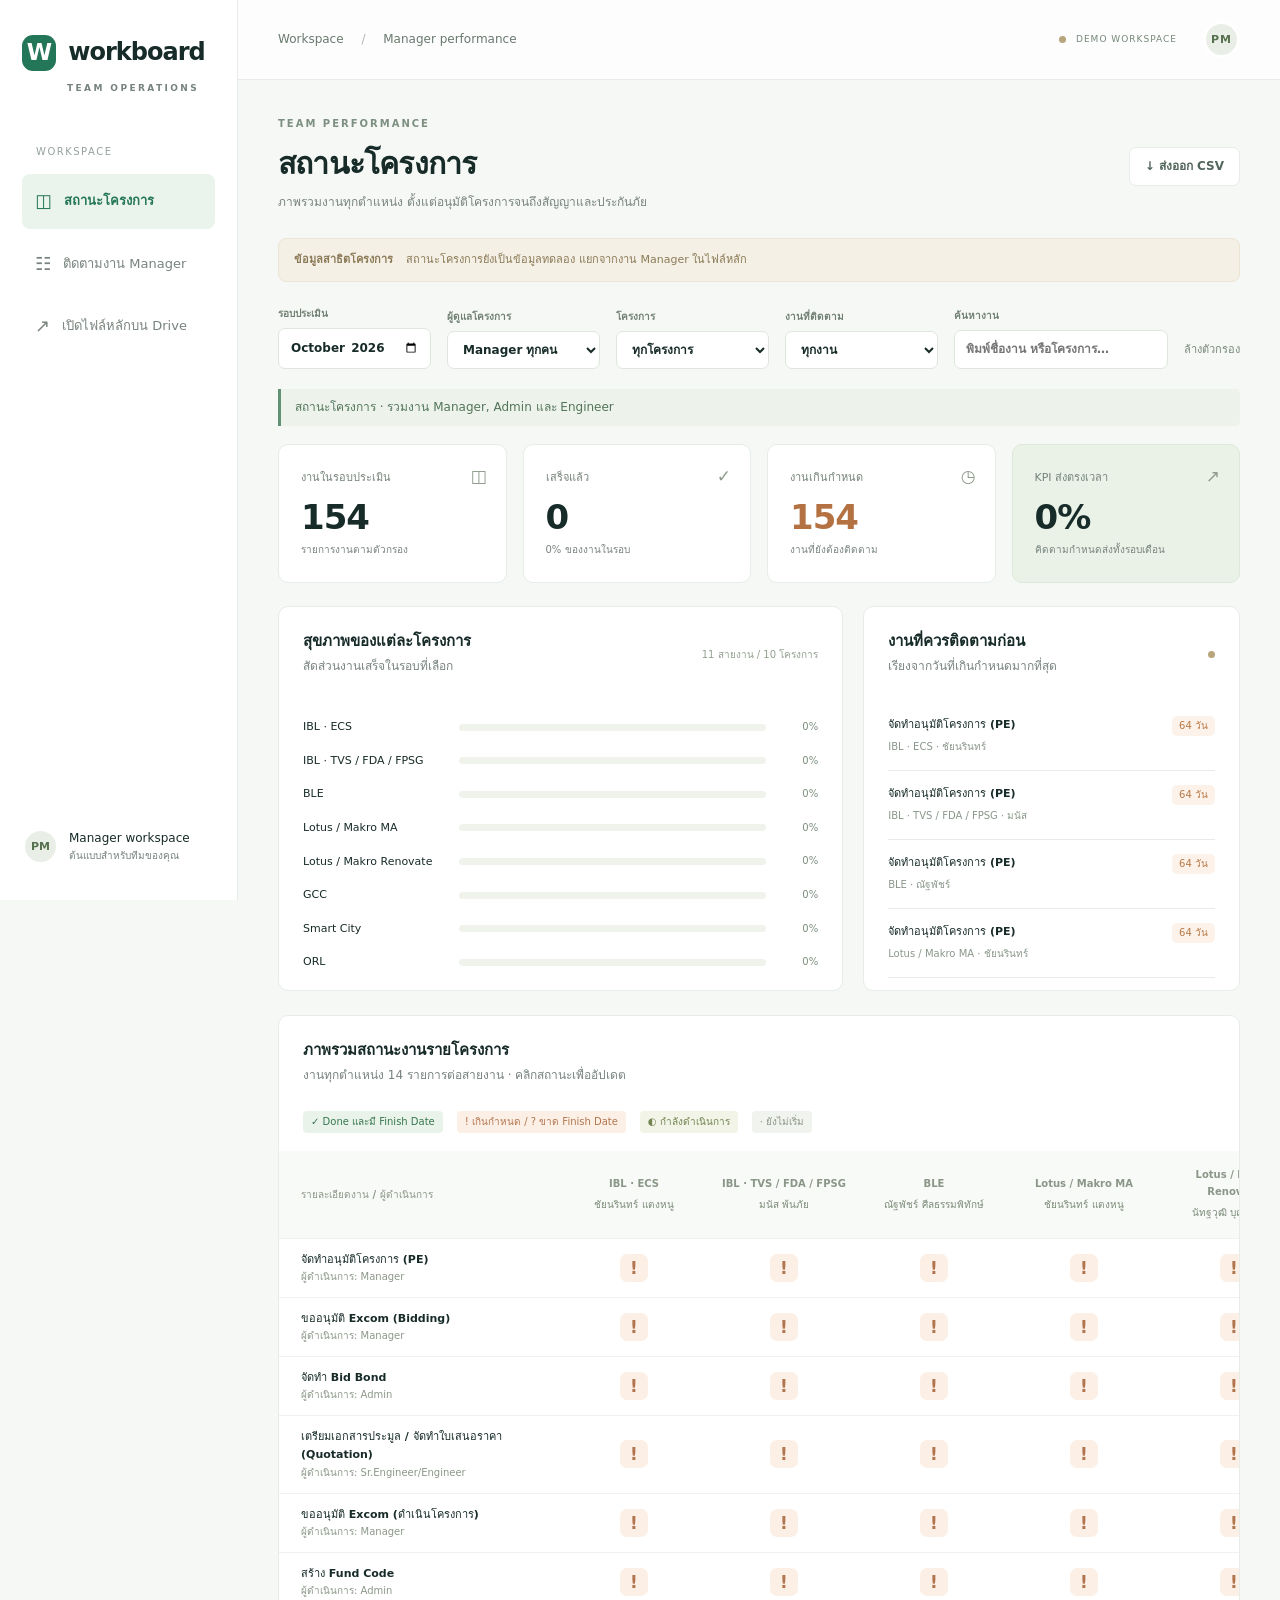
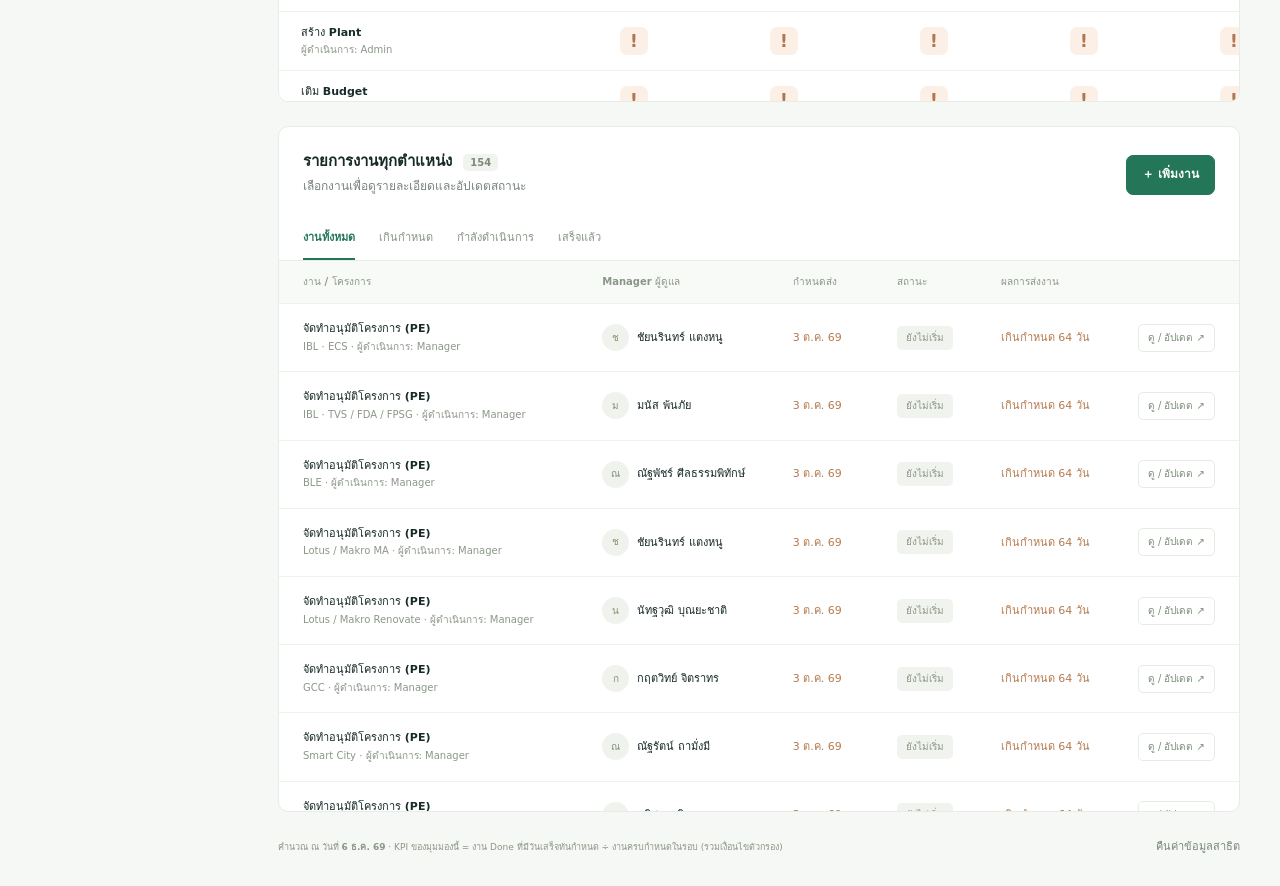
==== commit 9a59503e: "Read Manager tasks and KPI settings live from the source Drive workbook" ====
--- a/manager-dashboard/index.html
+++ b/manager-dashboard/index.html
@@ -1,13 +1,17 @@
 <!doctype html>
 <html lang="th"><head><meta charset="utf-8"><meta name="viewport" content="width=device-width,initial-scale=1"><title>Workboard — Manager Dashboard</title><link rel="stylesheet" href="style.css"></head><body>
 <aside class="sidebar"><div class="brand"><b>W</b> workboard<span>TEAM OPERATIONS</span></div><div class="nav-label">WORKSPACE</div><button class="nav active" data-view="projects">◫ <span>สถานะโครงการ</span></button><button class="nav" data-view="manager">☷ <span>ติดตามงาน Manager</span></button><a class="nav" href="https://docs.google.com/spreadsheets/d/1CT_RqXDYAP-rk2wC2FC2j8KHEWW21cTX/edit" target="_blank" rel="noopener">↗ <span>เปิดไฟล์หลักบน Drive</span></a><div class="side-bottom"><span class="avatar">PM</span><div>Manager workspace<small>ต้นแบบสำหรับทีมของคุณ</small></div></div></aside>
-<div class="workspace"><header><div class="breadcrumb">Workspace <span>/</span> Manager performance</div><div class="header-right"><span class="demo-dot"></span> DEMO WORKSPACE <span class="avatar">PM</span></div></header><main>
+<div class="workspace"><header><div class="breadcrumb">Workspace <span>/</span> Manager performance</div><div class="header-right"><span class="demo-dot"></span> <span id="workspaceMode">DEMO WORKSPACE</span> <span class="avatar">PM</span></div></header><main>
 <section class="page-heading"><div><div class="eyebrow">TEAM PERFORMANCE</div><h1 id="pageTitle">สถานะโครงการ</h1><p id="viewDescription">ภาพรวมงานทุกตำแหน่ง ตั้งแต่อนุมัติโครงการจนถึงสัญญาและประกันภัย</p></div><button id="export" class="button secondary">↓ ส่งออก CSV</button></section>
-<div class="notice"><span>ข้อมูลสาธิต</span> ยังไม่มี Finish Date จริง จึงยังไม่นับงานเสร็จ · กำหนดส่งเป็นตัวอย่าง ยังไม่เชื่อม Google Drive <small>การแก้ไขบันทึกเฉพาะเบราว์เซอร์นี้</small></div>
+<div class="notice" id="sourceNotice"><span>ข้อมูลสาธิต</span> ยังไม่มี Finish Date จริง จึงยังไม่นับงานเสร็จ · กำหนดส่งเป็นตัวอย่าง ยังไม่เชื่อม Google Drive <small>การแก้ไขบันทึกเฉพาะเบราว์เซอร์นี้</small></div>
 <section class="filters"><label>รอบประเมิน<input type="month" id="month" value="2026-10"></label><label>ผู้ดูแลโครงการ<select id="manager"><option value="">Manager ทุกคน</option></select></label><label>โครงการ<select id="project"><option value="">ทุกโครงการ</option></select></label><label>งานที่ติดตาม<select id="stepFilter"><option value="">ทุกงาน</option></select></label><label class="search">ค้นหางาน<input id="search" placeholder="พิมพ์ชื่องาน หรือโครงการ…"></label><button id="resetFilters" class="text-button">ล้างตัวกรอง</button></section>
 <div class="view-context" id="viewContext">สถานะโครงการ · รวมงาน Manager, Admin และ Engineer</div><section class="metrics" id="metrics"></section>
 <div id="overview"><section class="insights"><article class="panel performance"><div class="panel-title"><div><h2>สุขภาพของแต่ละโครงการ</h2><p>สัดส่วนงานเสร็จในรอบที่เลือก</p></div><span class="subtle">11 สายงาน / 10 โครงการ</span></div><div id="projectBars"></div></article><article class="panel focus"><div class="panel-title"><div><h2>งานที่ควรติดตามก่อน</h2><p>เรียงจากวันที่เกินกำหนดมากที่สุด</p></div><span class="attention-dot"></span></div><div id="attention"></div></article></section></div>
-<section class="panel matrix-panel"><div class="panel-title"><div><h2 id="matrixTitle">ภาพรวมสถานะงานรายโครงการ</h2><p id="matrixDescription">14 รายการต่อสายงาน รวม 154 รายการ · คลิกสถานะเพื่ออัปเดต</p></div></div><div class="matrix-legend"><span class="done">✓ Done และมี Finish Date</span><span class="blocked">! เกินกำหนด / ? ขาด Finish Date</span><span class="working">◐ กำลังดำเนินการ</span><span class="muted">· ยังไม่เริ่ม</span></div><div class="table-scroll"><table class="matrix-table"><thead id="matrixHead"></thead><tbody id="matrixRows"></tbody></table></div></section><section class="panel task-panel"><div class="panel-title"><div><h2><span id="taskListTitle">รายการงานทุกตำแหน่ง</span> <span id="taskCount" class="count"></span></h2><p>เลือกงานเพื่อดูรายละเอียดและอัปเดตสถานะ</p></div><button class="button primary" id="add">＋ เพิ่มงาน</button></div><div class="status-tabs" id="tabs"><button class="selected" data-status="all">งานทั้งหมด</button><button data-status="late">เกินกำหนด</button><button data-status="working">กำลังดำเนินการ</button><button data-status="done">เสร็จแล้ว</button></div><div class="table-scroll"><table><thead><tr><th>งาน / โครงการ</th><th>Manager ผู้ดูแล</th><th>กำหนดส่ง</th><th>สถานะ</th><th>ผลการส่งงาน</th><th></th></tr></thead><tbody id="rows"></tbody></table></div><div id="empty" hidden>ไม่พบงานที่ตรงกับตัวกรอง</div></section>
-<footer><div>คำนวณ ณ วันที่ <b id="asOf"></b> · KPI ของมุมมองนี้ = งาน Done ที่มีวันเสร็จทันกำหนด ÷ งานครบกำหนดในรอบ (รวมเงื่อนไขตัวกรอง)</div><button id="restore" class="text-button">คืนค่าข้อมูลสาธิต</button></footer>
+<section class="panel matrix-panel" id="projectMatrix"><div class="panel-title"><div><h2 id="matrixTitle">ภาพรวมสถานะงานรายโครงการ</h2><p id="matrixDescription">14 รายการต่อสายงาน รวม 154 รายการ · คลิกสถานะเพื่ออัปเดต</p></div></div><div class="matrix-legend"><span class="done">✓ Done และมี Finish Date</span><span class="blocked">! เกินกำหนด / ? ขาด Finish Date</span><span class="working">◐ กำลังดำเนินการ</span><span class="muted">· ยังไม่เริ่ม</span></div><div class="table-scroll"><table class="matrix-table"><thead id="matrixHead"></thead><tbody id="matrixRows"></tbody></table></div></section><section class="panel task-panel" id="projectTasks"><div class="panel-title"><div><h2><span id="taskListTitle">รายการงานทุกตำแหน่ง</span> <span id="taskCount" class="count"></span></h2><p>เลือกงานเพื่อดูรายละเอียดและอัปเดตสถานะ</p></div><button class="button primary" id="add">＋ เพิ่มงาน</button></div><div class="status-tabs" id="tabs"><button class="selected" data-status="all">งานทั้งหมด</button><button data-status="late">เกินกำหนด</button><button data-status="working">กำลังดำเนินการ</button><button data-status="done">เสร็จแล้ว</button></div><div class="table-scroll"><table><thead><tr><th>งาน / โครงการ</th><th>Manager ผู้ดูแล</th><th>กำหนดส่ง</th><th>สถานะ</th><th>ผลการส่งงาน</th><th></th></tr></thead><tbody id="rows"></tbody></table></div><div id="empty" hidden>ไม่พบงานที่ตรงกับตัวกรอง</div></section>
+<section id="managerLive" hidden>
+<section class="panel manager-source"><div class="panel-title"><div><h2>ข้อมูล Manager จากไฟล์หลัก</h2><p>รายการงาน: ชีต “อัปเดตงาน” · รายชื่อ / เป้าหมาย / น้ำหนักคะแนน: ชีต “สรุป KPI”</p><p id="managerSourceTime"></p></div><div class="source-actions"><a class="button secondary" href="https://docs.google.com/spreadsheets/d/1CT_RqXDYAP-rk2wC2FC2j8KHEWW21cTX/edit" target="_blank" rel="noopener">เปิดไฟล์เพื่ออัปเดต ↗</a><button class="button primary" id="refreshManager" onclick="loadManagerData()">↻ รีเฟรชข้อมูล</button></div></div><p id="managerSourceError" role="status"></p><p id="managerTargets"></p></section>
+<section class="panel"><div class="panel-title"><div><h2>ผลประเมิน KPI ราย Manager</h2><p>คำนวณจากข้อมูลต้นทางตามเกณฑ์ในชีตสรุป KPI · N/A = ไม่มีงานให้ประเมิน ไม่ใช่ 0 คะแนน</p></div></div><div class="table-scroll"><table><thead><tr><th>Manager</th><th>ครบกำหนด</th><th>ปิดตามแผน</th><th>งานค้าง</th><th>ส่งตรงเวลา</th><th>ปิดตามแผน %</th><th>ผ่านครั้งแรก</th><th>ปิดงานค้าง</th><th>คะแนน / 100</th><th>ตรวจข้อมูล</th></tr></thead><tbody id="managerSummaryRows"></tbody></table></div></section>
+<section class="panel"><div class="panel-title"><div><h2>รายการจากชีตอัปเดตงาน</h2><p>แสดงงานครบกำหนดในเดือนที่เลือก รวมรายการที่ยังไม่กำหนดส่ง · งานค้างยกมารวมอยู่ในตัวเลข KPI ด้านบน</p></div></div><div class="table-scroll"><table><thead><tr><th>งาน / ผลส่งมอบ</th><th>Manager</th><th>น้ำหนัก</th><th>กำหนดส่ง</th><th>วันที่ส่งครั้งแรก</th><th>วันที่ตรวจรับ</th><th>สถานะ</th><th>อุปสรรค / ขั้นตอนถัดไป</th></tr></thead><tbody id="managerTaskRows"></tbody></table></div><div id="managerEmpty" class="manager-empty"></div></section>
+</section><footer><div id="metricNote">คำนวณ ณ วันที่ <b id="asOf"></b> · KPI ของมุมมองนี้ = งาน Done ที่มีวันเสร็จทันกำหนด ÷ งานครบกำหนดในรอบ (รวมเงื่อนไขตัวกรอง)</div><button id="restore" class="text-button">คืนค่าข้อมูลสาธิต</button></footer>
 </main></div>
-<dialog id="editor"><form id="editForm"><div class="dialog-heading"><div><div class="eyebrow">TASK DETAILS</div><h2 id="dialogTitle">อัปเดตงาน</h2></div><button type="button" class="close" id="close" aria-label="ปิด">×</button></div><label>รายการงาน<select id="taskStep" required></select></label><label>ชื่องาน<input id="taskTitle" required maxlength="180"></label><label>โครงการ<select id="taskProject" required></select></label><div class="form-grid"><label>กำหนดส่ง<input id="due" type="date" required></label><label>วันที่เสร็จ<input id="finished" type="date"></label></div><label>สถานะ<select id="taskStatus"><option>ยังไม่เริ่ม</option><option>กำลังทำ</option><option>รอตรวจ</option><option>ติดขัด</option><option>Done</option></select></label><label>อุปสรรค / ขั้นตอนถัดไป<textarea id="note" rows="3" maxlength="1000"></textarea></label><p class="form-note">บันทึกนี้เป็นข้อมูลทดลองในเบราว์เซอร์ ไม่ได้เขียนกลับ Google Drive</p><div class="dialog-actions"><button type="button" id="cancel" class="button secondary">ยกเลิก</button><button class="button primary" type="submit">บันทึกการอัปเดต</button></div></form></dialog><div id="toast" role="status"></div><script src="app.js"></script></body></html>
+<dialog id="editor"><form id="editForm"><div class="dialog-heading"><div><div class="eyebrow">TASK DETAILS</div><h2 id="dialogTitle">อัปเดตงาน</h2></div><button type="button" class="close" id="close" aria-label="ปิด">×</button></div><label>รายการงาน<select id="taskStep" required></select></label><label>ชื่องาน<input id="taskTitle" required maxlength="180"></label><label>โครงการ<select id="taskProject" required></select></label><div class="form-grid"><label>กำหนดส่ง<input id="due" type="date" required></label><label>วันที่เสร็จ<input id="finished" type="date"></label></div><label>สถานะ<select id="taskStatus"><option>ยังไม่เริ่ม</option><option>กำลังทำ</option><option>รอตรวจ</option><option>ติดขัด</option><option>Done</option></select></label><label>อุปสรรค / ขั้นตอนถัดไป<textarea id="note" rows="3" maxlength="1000"></textarea></label><p class="form-note">บันทึกนี้เป็นข้อมูลทดลองในเบราว์เซอร์ ไม่ได้เขียนกลับ Google Drive</p><div class="dialog-actions"><button type="button" id="cancel" class="button secondary">ยกเลิก</button><button class="button primary" type="submit">บันทึกการอัปเดต</button></div></form></dialog><div id="toast" role="status"></div><script src="manager.js"></script><script src="app.js"></script></body></html>
--- a/manager-dashboard/style.css
+++ b/manager-dashboard/style.css
@@ -5,3 +5,7 @@
 .matrix-table th:not(:first-child):not(:last-child){min-width:150px;max-width:190px;white-space:normal;line-height:1.65;vertical-align:middle;padding:16px 12px}.matrix-table th:last-child{min-width:105px}.matrix-table thead{position:sticky;top:0}.matrix-table th{background:#f8faf7}
 
 .view-context{margin:-4px 0 18px;padding:9px 14px;border-left:3px solid #619174;background:#edf3eb;color:#52745a;font-size:12px;border-radius:0 5px 5px 0}
+
+.matrix-manager{display:block;font-size:10px;font-weight:400;color:#7b8b78;margin-top:5px}.matrix-table td:first-child{min-width:280px;max-width:340px}.matrix-table th:first-child{min-width:280px;max-width:340px;white-space:normal}.matrix-table td:first-child b{line-height:1.65}
+
+[hidden]{display:none!important}.manager-source{margin-bottom:20px}#managerLive>.panel{margin-bottom:20px}.source-actions{display:flex;gap:10px;flex-wrap:wrap}#managerTargets{padding:0 24px 20px;font-size:11px}#managerSourceError{padding:0 24px;color:#ad623a}.manager-empty{text-align:center;padding:42px 24px;color:#7b8878;font-size:13px}#managerTaskRows td:last-child{white-space:normal;min-width:220px;max-width:340px}#managerLive .panel-title{flex-wrap:wrap}
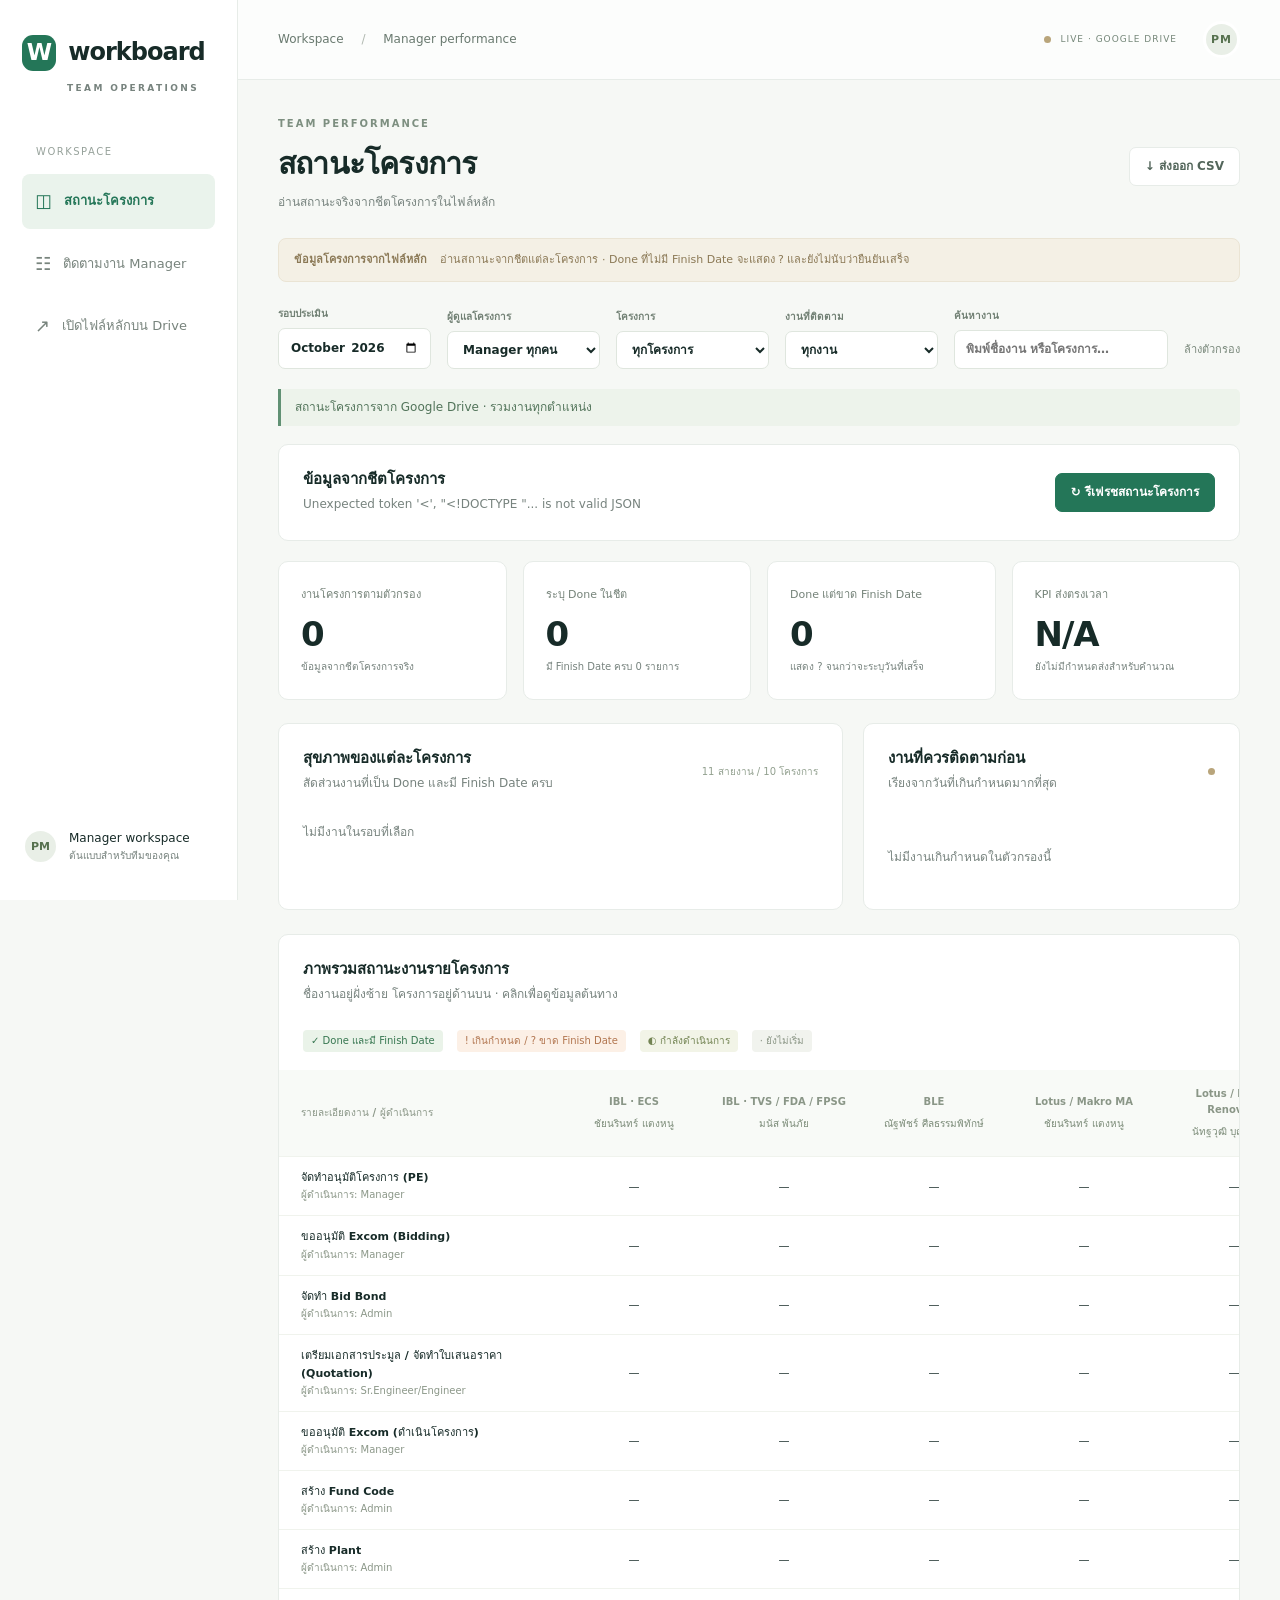
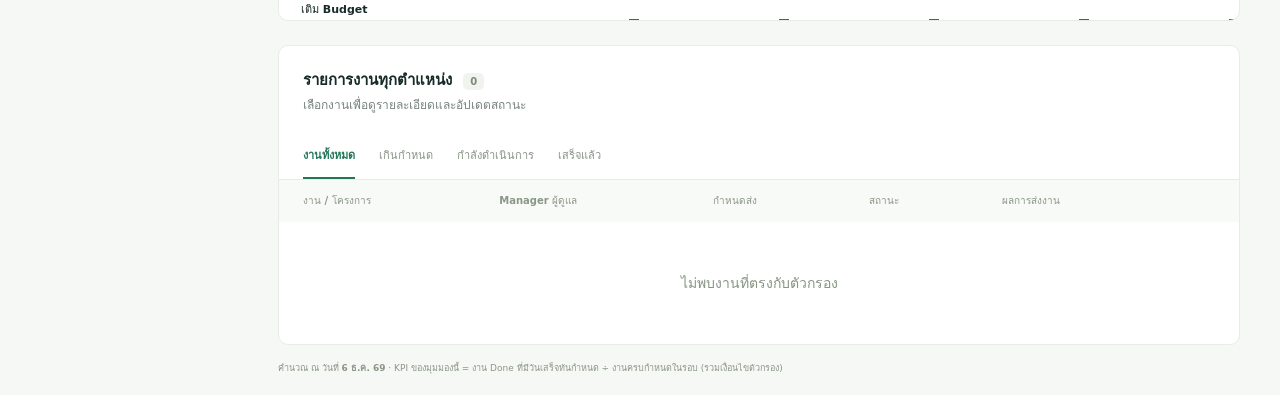
==== commit d416f6fd: "Read real project statuses from Drive and distinguish Done without Finish Date" ====
--- a/manager-dashboard/index.html
+++ b/manager-dashboard/index.html
@@ -5,13 +5,13 @@
 <section class="page-heading"><div><div class="eyebrow">TEAM PERFORMANCE</div><h1 id="pageTitle">สถานะโครงการ</h1><p id="viewDescription">ภาพรวมงานทุกตำแหน่ง ตั้งแต่อนุมัติโครงการจนถึงสัญญาและประกันภัย</p></div><button id="export" class="button secondary">↓ ส่งออก CSV</button></section>
 <div class="notice" id="sourceNotice"><span>ข้อมูลสาธิต</span> ยังไม่มี Finish Date จริง จึงยังไม่นับงานเสร็จ · กำหนดส่งเป็นตัวอย่าง ยังไม่เชื่อม Google Drive <small>การแก้ไขบันทึกเฉพาะเบราว์เซอร์นี้</small></div>
 <section class="filters"><label>รอบประเมิน<input type="month" id="month" value="2026-10"></label><label>ผู้ดูแลโครงการ<select id="manager"><option value="">Manager ทุกคน</option></select></label><label>โครงการ<select id="project"><option value="">ทุกโครงการ</option></select></label><label>งานที่ติดตาม<select id="stepFilter"><option value="">ทุกงาน</option></select></label><label class="search">ค้นหางาน<input id="search" placeholder="พิมพ์ชื่องาน หรือโครงการ…"></label><button id="resetFilters" class="text-button">ล้างตัวกรอง</button></section>
-<div class="view-context" id="viewContext">สถานะโครงการ · รวมงาน Manager, Admin และ Engineer</div><section class="metrics" id="metrics"></section>
-<div id="overview"><section class="insights"><article class="panel performance"><div class="panel-title"><div><h2>สุขภาพของแต่ละโครงการ</h2><p>สัดส่วนงานเสร็จในรอบที่เลือก</p></div><span class="subtle">11 สายงาน / 10 โครงการ</span></div><div id="projectBars"></div></article><article class="panel focus"><div class="panel-title"><div><h2>งานที่ควรติดตามก่อน</h2><p>เรียงจากวันที่เกินกำหนดมากที่สุด</p></div><span class="attention-dot"></span></div><div id="attention"></div></article></section></div>
-<section class="panel matrix-panel" id="projectMatrix"><div class="panel-title"><div><h2 id="matrixTitle">ภาพรวมสถานะงานรายโครงการ</h2><p id="matrixDescription">14 รายการต่อสายงาน รวม 154 รายการ · คลิกสถานะเพื่ออัปเดต</p></div></div><div class="matrix-legend"><span class="done">✓ Done และมี Finish Date</span><span class="blocked">! เกินกำหนด / ? ขาด Finish Date</span><span class="working">◐ กำลังดำเนินการ</span><span class="muted">· ยังไม่เริ่ม</span></div><div class="table-scroll"><table class="matrix-table"><thead id="matrixHead"></thead><tbody id="matrixRows"></tbody></table></div></section><section class="panel task-panel" id="projectTasks"><div class="panel-title"><div><h2><span id="taskListTitle">รายการงานทุกตำแหน่ง</span> <span id="taskCount" class="count"></span></h2><p>เลือกงานเพื่อดูรายละเอียดและอัปเดตสถานะ</p></div><button class="button primary" id="add">＋ เพิ่มงาน</button></div><div class="status-tabs" id="tabs"><button class="selected" data-status="all">งานทั้งหมด</button><button data-status="late">เกินกำหนด</button><button data-status="working">กำลังดำเนินการ</button><button data-status="done">เสร็จแล้ว</button></div><div class="table-scroll"><table><thead><tr><th>งาน / โครงการ</th><th>Manager ผู้ดูแล</th><th>กำหนดส่ง</th><th>สถานะ</th><th>ผลการส่งงาน</th><th></th></tr></thead><tbody id="rows"></tbody></table></div><div id="empty" hidden>ไม่พบงานที่ตรงกับตัวกรอง</div></section>
+<div class="view-context" id="viewContext">สถานะโครงการ · รวมงาน Manager, Admin และ Engineer</div><section class="panel" id="projectSourcePanel"><div class="panel-title"><div><h2>ข้อมูลจากชีตโครงการ</h2><p id="projectSourceTime"></p></div><button class="button primary" id="refreshProjects" onclick="loadProjectData()">↻ รีเฟรชสถานะโครงการ</button></div></section><section class="metrics" id="metrics"></section>
+<div id="overview"><section class="insights"><article class="panel performance"><div class="panel-title"><div><h2>สุขภาพของแต่ละโครงการ</h2><p>สัดส่วนงานที่เป็น Done และมี Finish Date ครบ</p></div><span class="subtle">11 สายงาน / 10 โครงการ</span></div><div id="projectBars"></div></article><article class="panel focus"><div class="panel-title"><div><h2>งานที่ควรติดตามก่อน</h2><p>เรียงจากวันที่เกินกำหนดมากที่สุด</p></div><span class="attention-dot"></span></div><div id="attention"></div></article></section></div>
+<section class="panel matrix-panel" id="projectMatrix"><div class="panel-title"><div><h2 id="matrixTitle">ภาพรวมสถานะงานรายโครงการ</h2><p id="matrixDescription">14 รายการต่อสายงาน รวม 154 รายการ · คลิกสถานะเพื่อดูรายละเอียด</p></div></div><div class="matrix-legend"><span class="done">✓ Done และมี Finish Date</span><span class="blocked">! เกินกำหนด / ? ขาด Finish Date</span><span class="working">◐ กำลังดำเนินการ</span><span class="muted">· ยังไม่เริ่ม</span></div><div class="table-scroll"><table class="matrix-table"><thead id="matrixHead"></thead><tbody id="matrixRows"></tbody></table></div></section><section class="panel task-panel" id="projectTasks"><div class="panel-title"><div><h2><span id="taskListTitle">รายการงานทุกตำแหน่ง</span> <span id="taskCount" class="count"></span></h2><p>เลือกงานเพื่อดูรายละเอียดและอัปเดตสถานะ</p></div><button class="button primary" id="add">＋ เพิ่มงาน</button></div><div class="status-tabs" id="tabs"><button class="selected" data-status="all">งานทั้งหมด</button><button data-status="late">เกินกำหนด</button><button data-status="working">กำลังดำเนินการ</button><button data-status="done">เสร็จแล้ว</button></div><div class="table-scroll"><table><thead><tr><th>งาน / โครงการ</th><th>Manager ผู้ดูแล</th><th>กำหนดส่ง</th><th>สถานะ</th><th>ผลการส่งงาน</th><th></th></tr></thead><tbody id="rows"></tbody></table></div><div id="empty" hidden>ไม่พบงานที่ตรงกับตัวกรอง</div></section>
 <section id="managerLive" hidden>
-<section class="panel manager-source"><div class="panel-title"><div><h2>ข้อมูล Manager จากไฟล์หลัก</h2><p>รายการงาน: ชีต “อัปเดตงาน” · รายชื่อ / เป้าหมาย / น้ำหนักคะแนน: ชีต “สรุป KPI”</p><p id="managerSourceTime"></p></div><div class="source-actions"><a class="button secondary" href="https://docs.google.com/spreadsheets/d/1CT_RqXDYAP-rk2wC2FC2j8KHEWW21cTX/edit" target="_blank" rel="noopener">เปิดไฟล์เพื่ออัปเดต ↗</a><button class="button primary" id="refreshManager" onclick="loadManagerData()">↻ รีเฟรชข้อมูล</button></div></div><p id="managerSourceError" role="status"></p><p id="managerTargets"></p></section>
+<section class="panel manager-source"><div class="panel-title"><div><h2>ข้อมูล Manager จากไฟล์หลัก</h2><p>รายการงาน: ชีต “อัปเดตงาน” · รายชื่อ / เป้าหมาย / น้ำหนักคะแนน: ชีต “สรุป KPI”</p><p id="managerSourceTime"></p></div><div class="source-actions"><a class="button secondary" href="https://docs.google.com/spreadsheets/d/1CT_RqXDYAP-rk2wC2FC2j8KHEWW21cTX/edit" target="_blank" rel="noopener">เปิดไฟล์เพื่ออัปเดต ↗</a><button class="button primary" id="refreshManager" onclick="loadManagerData()">↻ รีเฟรชข้อมูล</button></div></div><p id="managerSourceError" role="status"></p><p id="managerTargets"></p><p id="managerDataIssues" role="status"></p></section>
 <section class="panel"><div class="panel-title"><div><h2>ผลประเมิน KPI ราย Manager</h2><p>คำนวณจากข้อมูลต้นทางตามเกณฑ์ในชีตสรุป KPI · N/A = ไม่มีงานให้ประเมิน ไม่ใช่ 0 คะแนน</p></div></div><div class="table-scroll"><table><thead><tr><th>Manager</th><th>ครบกำหนด</th><th>ปิดตามแผน</th><th>งานค้าง</th><th>ส่งตรงเวลา</th><th>ปิดตามแผน %</th><th>ผ่านครั้งแรก</th><th>ปิดงานค้าง</th><th>คะแนน / 100</th><th>ตรวจข้อมูล</th></tr></thead><tbody id="managerSummaryRows"></tbody></table></div></section>
 <section class="panel"><div class="panel-title"><div><h2>รายการจากชีตอัปเดตงาน</h2><p>แสดงงานครบกำหนดในเดือนที่เลือก รวมรายการที่ยังไม่กำหนดส่ง · งานค้างยกมารวมอยู่ในตัวเลข KPI ด้านบน</p></div></div><div class="table-scroll"><table><thead><tr><th>งาน / ผลส่งมอบ</th><th>Manager</th><th>น้ำหนัก</th><th>กำหนดส่ง</th><th>วันที่ส่งครั้งแรก</th><th>วันที่ตรวจรับ</th><th>สถานะ</th><th>อุปสรรค / ขั้นตอนถัดไป</th></tr></thead><tbody id="managerTaskRows"></tbody></table></div><div id="managerEmpty" class="manager-empty"></div></section>
 </section><footer><div id="metricNote">คำนวณ ณ วันที่ <b id="asOf"></b> · KPI ของมุมมองนี้ = งาน Done ที่มีวันเสร็จทันกำหนด ÷ งานครบกำหนดในรอบ (รวมเงื่อนไขตัวกรอง)</div><button id="restore" class="text-button">คืนค่าข้อมูลสาธิต</button></footer>
 </main></div>
-<dialog id="editor"><form id="editForm"><div class="dialog-heading"><div><div class="eyebrow">TASK DETAILS</div><h2 id="dialogTitle">อัปเดตงาน</h2></div><button type="button" class="close" id="close" aria-label="ปิด">×</button></div><label>รายการงาน<select id="taskStep" required></select></label><label>ชื่องาน<input id="taskTitle" required maxlength="180"></label><label>โครงการ<select id="taskProject" required></select></label><div class="form-grid"><label>กำหนดส่ง<input id="due" type="date" required></label><label>วันที่เสร็จ<input id="finished" type="date"></label></div><label>สถานะ<select id="taskStatus"><option>ยังไม่เริ่ม</option><option>กำลังทำ</option><option>รอตรวจ</option><option>ติดขัด</option><option>Done</option></select></label><label>อุปสรรค / ขั้นตอนถัดไป<textarea id="note" rows="3" maxlength="1000"></textarea></label><p class="form-note">บันทึกนี้เป็นข้อมูลทดลองในเบราว์เซอร์ ไม่ได้เขียนกลับ Google Drive</p><div class="dialog-actions"><button type="button" id="cancel" class="button secondary">ยกเลิก</button><button class="button primary" type="submit">บันทึกการอัปเดต</button></div></form></dialog><div id="toast" role="status"></div><script src="manager.js"></script><script src="app.js"></script></body></html>
+<dialog id="editor"><form id="editForm"><div class="dialog-heading"><div><div class="eyebrow">TASK DETAILS</div><h2 id="dialogTitle">อัปเดตงาน</h2></div><button type="button" class="close" id="close" aria-label="ปิด">×</button></div><label>รายการงาน<select id="taskStep" required></select></label><label>ชื่องาน<input id="taskTitle" required maxlength="180"></label><label>โครงการ<select id="taskProject" required></select></label><div class="form-grid"><label>กำหนดส่ง<input id="due" type="date" required></label><label>วันที่เสร็จ<input id="finished" type="date"></label></div><label>สถานะ<select id="taskStatus"><option>ยังไม่เริ่ม</option><option>กำลังทำ</option><option>รอตรวจ</option><option>ติดขัด</option><option>Done</option></select></label><label>อุปสรรค / ขั้นตอนถัดไป<textarea id="note" rows="3" maxlength="1000"></textarea></label><p class="form-note">ข้อมูลจากชีตโครงการแบบอ่านอย่างเดียว กรุณาอัปเดตสถานะและ Finish Date ที่ไฟล์หลักบน Drive</p><div class="dialog-actions"><button type="button" id="cancel" class="button secondary">ยกเลิก</button><button class="button primary" type="submit" id="saveTask">บันทึกการอัปเดต</button></div></form></dialog><div id="toast" role="status"></div><script src="projects.js"></script><script src="manager.js"></script><script src="app.js"></script></body></html>
--- a/manager-dashboard/style.css
+++ b/manager-dashboard/style.css
@@ -9,3 +9,7 @@
 .matrix-manager{display:block;font-size:10px;font-weight:400;color:#7b8b78;margin-top:5px}.matrix-table td:first-child{min-width:280px;max-width:340px}.matrix-table th:first-child{min-width:280px;max-width:340px;white-space:normal}.matrix-table td:first-child b{line-height:1.65}
 
 [hidden]{display:none!important}.manager-source{margin-bottom:20px}#managerLive>.panel{margin-bottom:20px}.source-actions{display:flex;gap:10px;flex-wrap:wrap}#managerTargets{padding:0 24px 20px;font-size:11px}#managerSourceError{padding:0 24px;color:#ad623a}.manager-empty{text-align:center;padding:42px 24px;color:#7b8878;font-size:13px}#managerTaskRows td:last-child{white-space:normal;min-width:220px;max-width:340px}#managerLive .panel-title{flex-wrap:wrap}
+
+#managerDataIssues{padding:0 24px 18px;color:#a57243;font-size:12px}
+
+#projectSourcePanel{margin-bottom:20px}.metric strong{overflow-wrap:anywhere}
